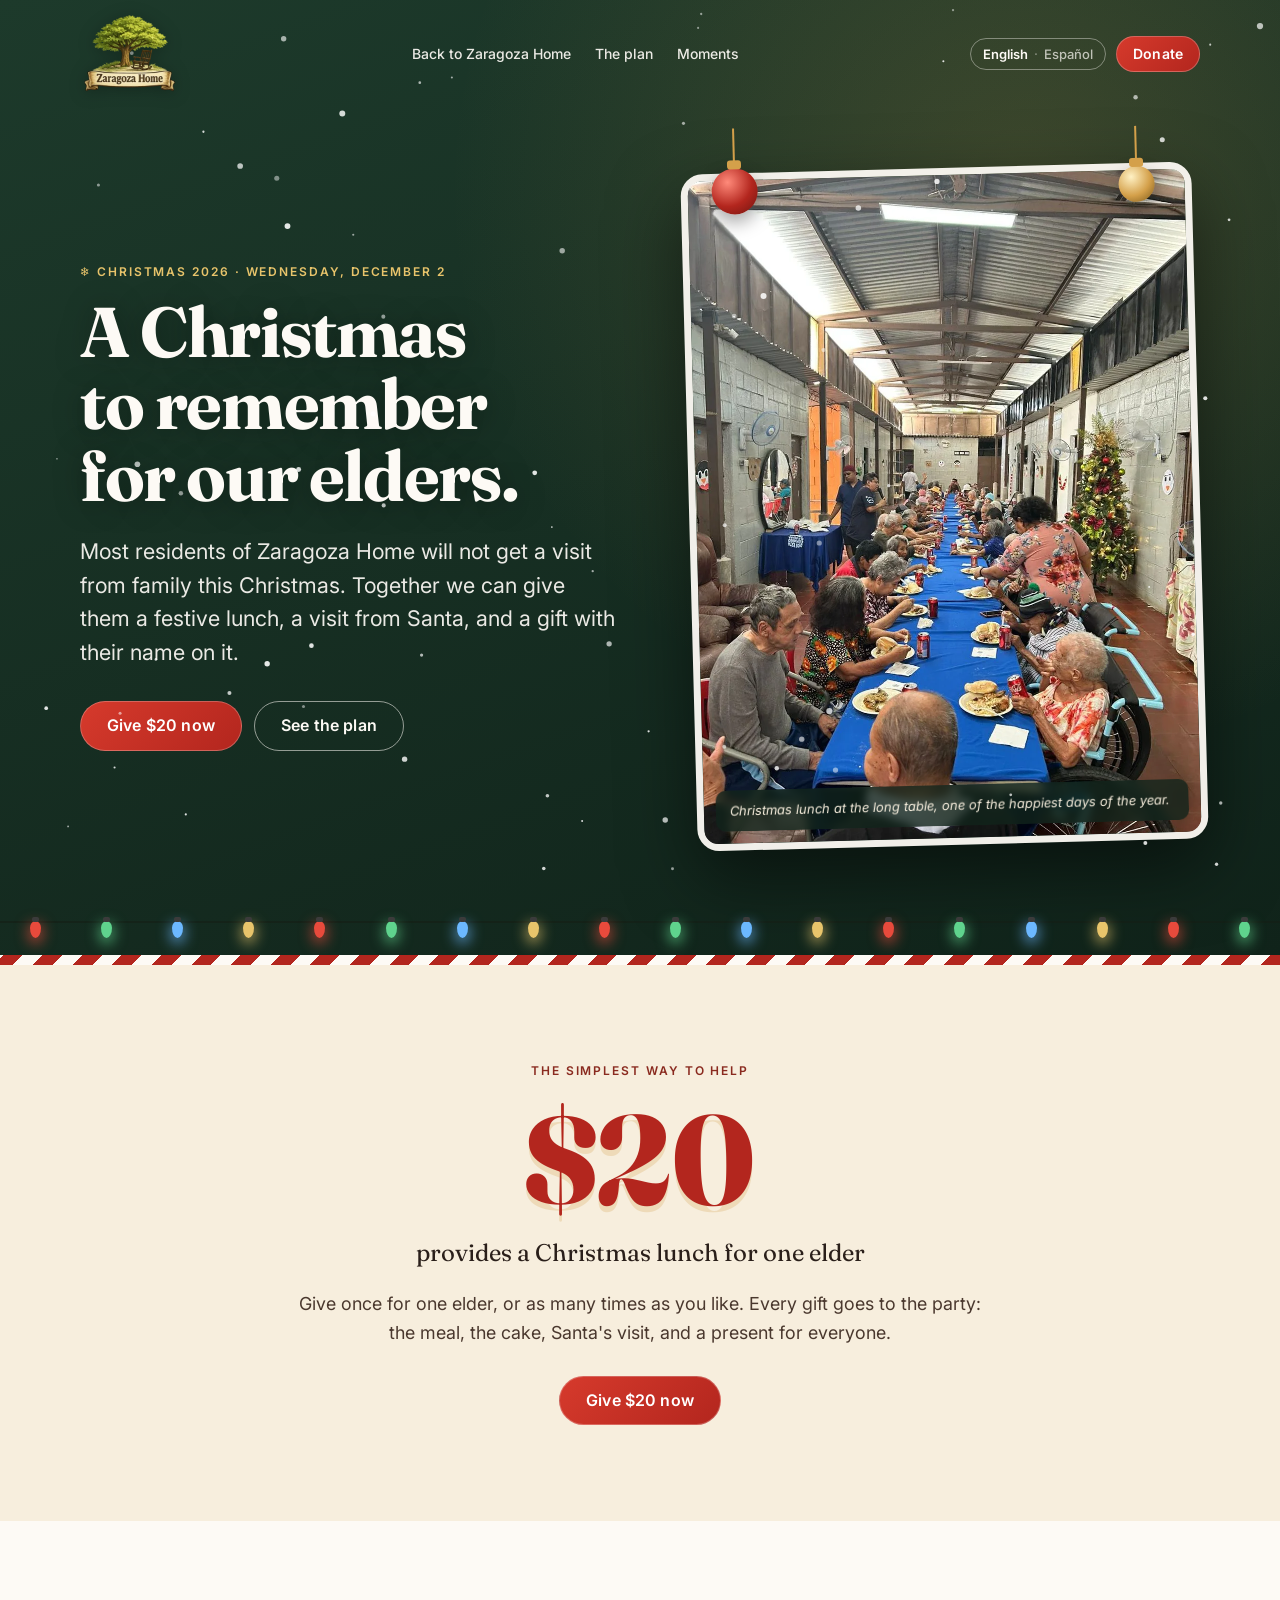
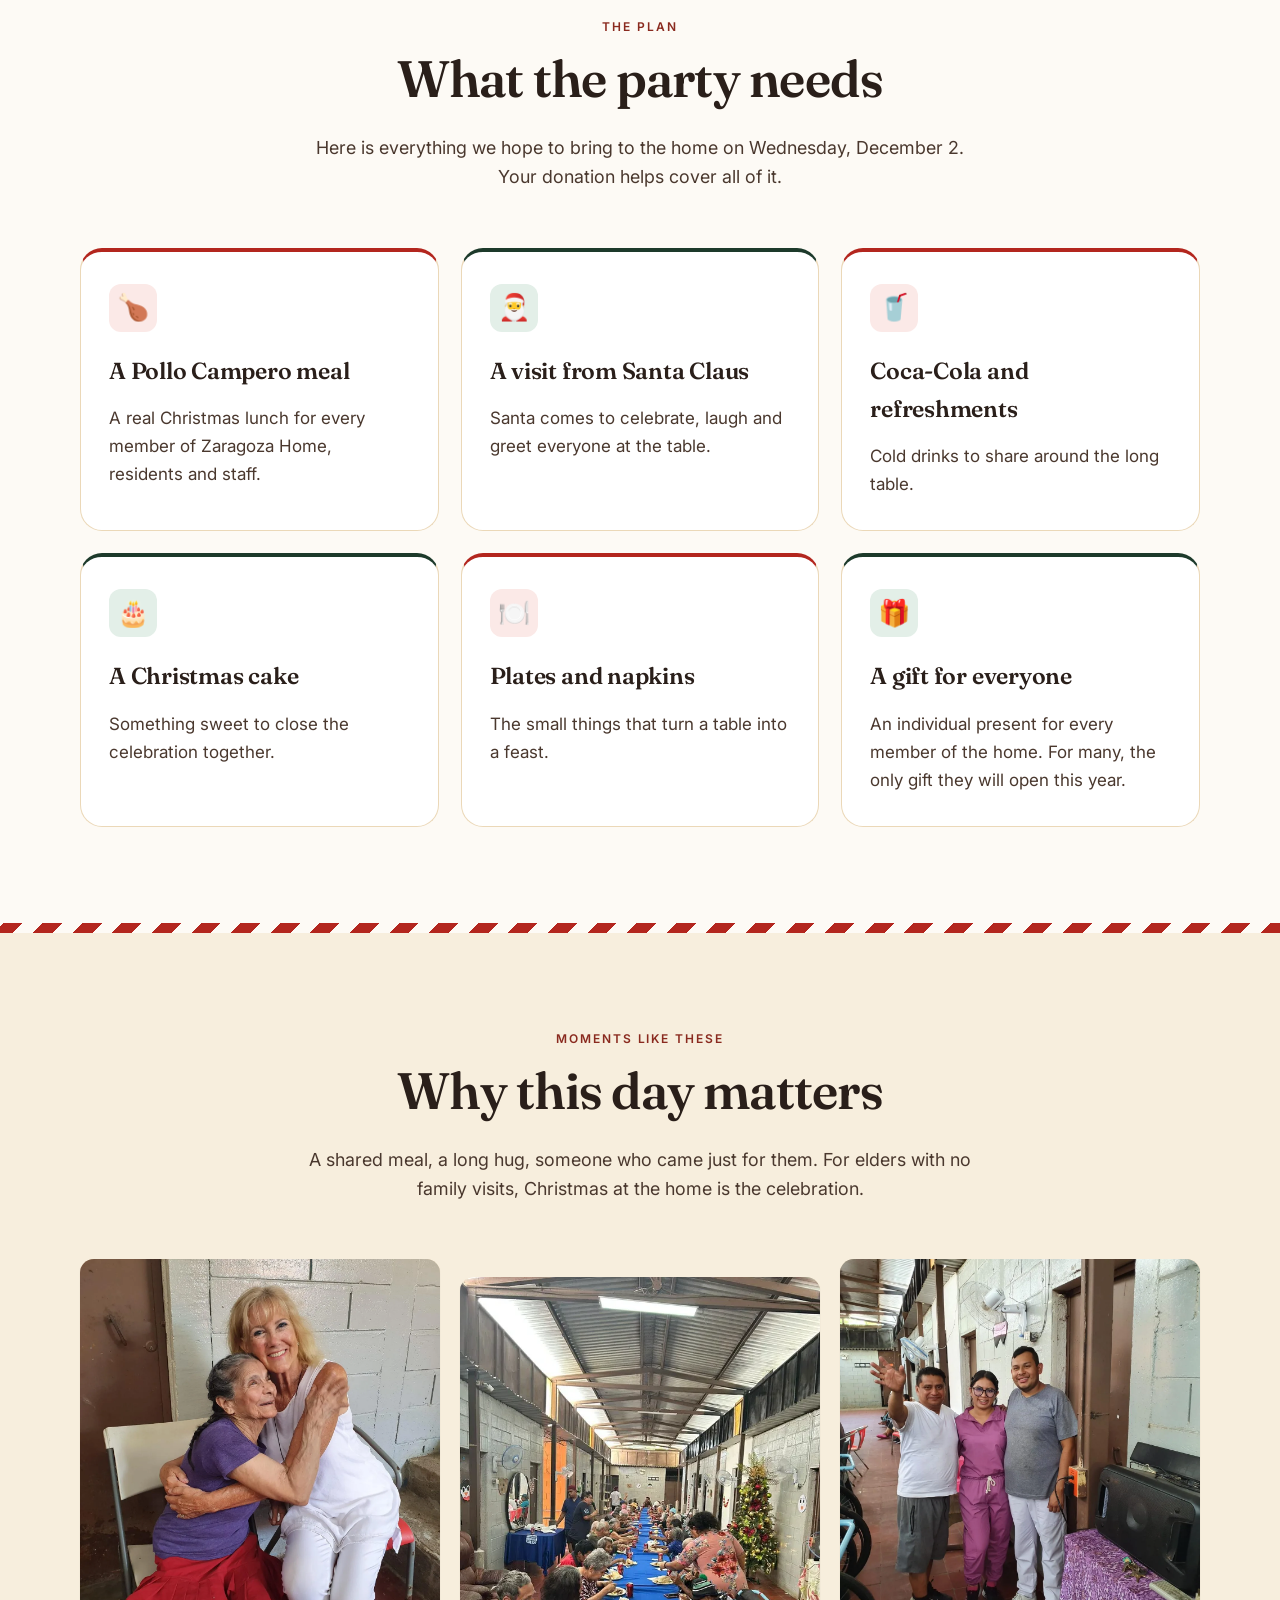
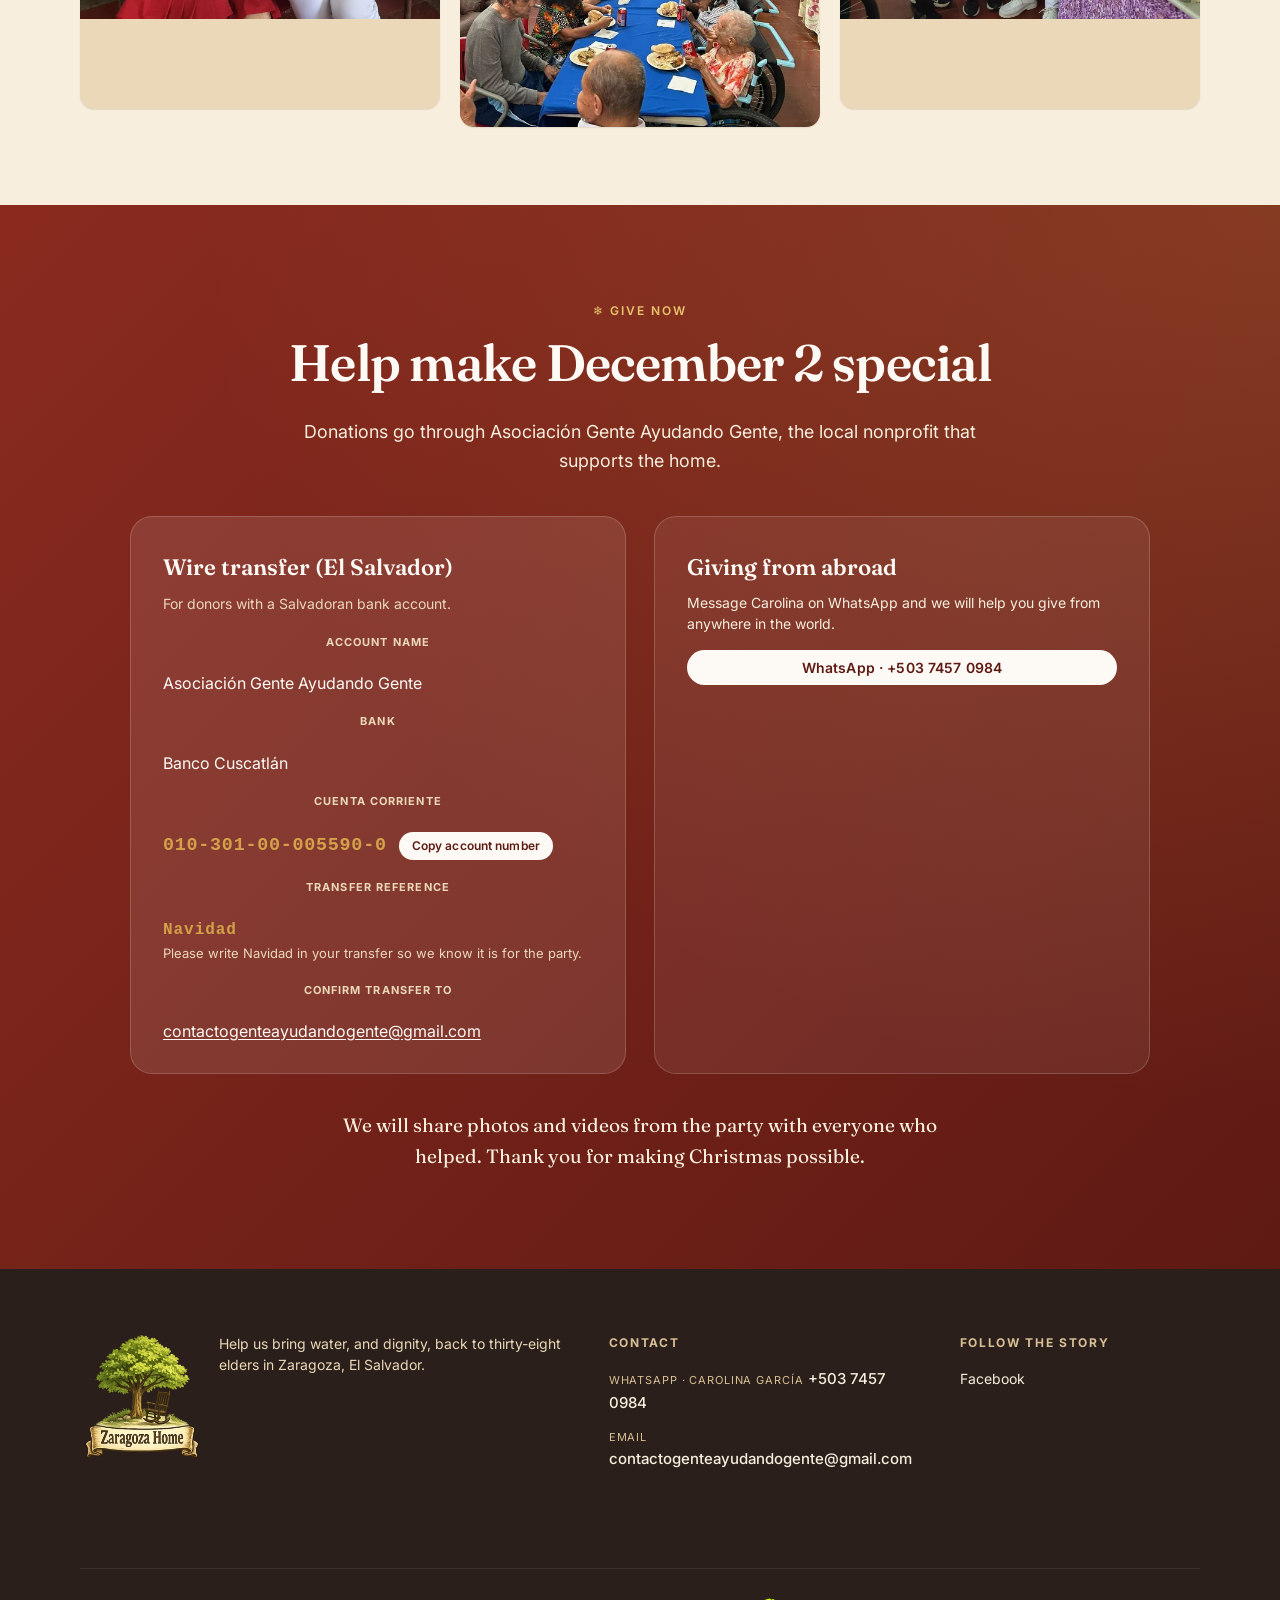
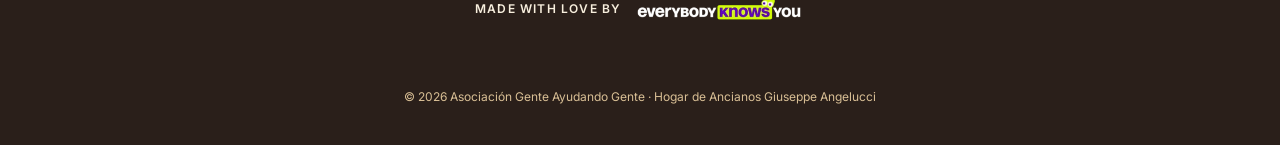
==== christmas/index.html @ 53809c5b "Christmas 2026: festive /christmas/ landing page (snow, lights, Event schema) + animated Christmas b" ====
<!doctype html>
<html lang="en">
<head>
  <meta charset="utf-8" />
  <meta name="viewport" content="width=device-width, initial-scale=1, viewport-fit=cover" />
  <meta name="theme-color" content="#1d3a2b" />

  <title data-i18n="xmas.meta_title">Christmas at Zaragoza Home</title>
  <meta name="description" data-i18n-attr="content:xmas.meta_description" content="On Wednesday, December 2, 2026, Zaragoza Home in El Salvador celebrates Christmas with its elders. $20 provides a Christmas lunch for one elder." />

  <meta property="og:title" data-i18n-attr="content:xmas.meta_title" content="Christmas at Zaragoza Home" />
  <meta property="og:description" data-i18n-attr="content:xmas.meta_description" content="$20 provides a Christmas lunch for one elder at Zaragoza Home, El Salvador." />
  <meta property="og:type" content="website" />
  <meta property="og:url" content="https://zaragozahome.org/christmas/" />
  <meta property="og:image" content="https://zaragozahome.org/img/optimized/xmas-table-og.jpg" />
  <meta name="twitter:card" content="summary_large_image" />

  <link rel="canonical" href="https://zaragozahome.org/christmas/" />
  <link rel="alternate" hreflang="en" href="https://zaragozahome.org/christmas/?lang=en" />
  <link rel="alternate" hreflang="es" href="https://zaragozahome.org/christmas/?lang=es" />
  <link rel="alternate" hreflang="x-default" href="https://zaragozahome.org/christmas/" />

  <script type="application/ld+json">
  {
    "@context": "https://schema.org",
    "@type": "Event",
    "name": "Christmas Party at Zaragoza Home",
    "alternateName": "Fiesta de Navidad en Zaragoza Home",
    "startDate": "2026-12-02",
    "eventStatus": "https://schema.org/EventScheduled",
    "eventAttendanceMode": "https://schema.org/OfflineEventAttendanceMode",
    "description": "A Christmas lunch, a visit from Santa Claus, cake and an individual gift for every member of Zaragoza Home, a nursing home for elderly residents in Zaragoza, La Libertad, El Salvador. A $20 donation provides a Christmas lunch for one elder.",
    "image": ["https://zaragozahome.org/img/optimized/xmas-table-og.jpg"],
    "url": "https://zaragozahome.org/christmas/",
    "location": {
      "@type": "Place",
      "name": "Hogar de Ancianos Giuseppe Angelucci (Zaragoza Home)",
      "address": {
        "@type": "PostalAddress",
        "streetAddress": "Calle Principal, Pasaje El Cafetal, Cantón El Barillo #8, Lotificación Las Brumas I",
        "addressLocality": "Zaragoza",
        "addressRegion": "La Libertad",
        "addressCountry": "SV"
      }
    },
    "organizer": {
      "@type": "NGO",
      "name": "Hogar de Ancianos Giuseppe Angelucci",
      "alternateName": "Zaragoza Home",
      "url": "https://zaragozahome.org"
    }
  }
  </script>

  <link rel="icon" type="image/png" sizes="32x32" href="../img/optimized/favicon-32.png" />
  <link rel="apple-touch-icon" sizes="192x192" href="../img/optimized/favicon-192.png" />
  <link rel="shortcut icon" href="../img/optimized/favicon.ico" />
  <link rel="preconnect" href="https://fonts.googleapis.com" />
  <link rel="preconnect" href="https://fonts.gstatic.com" crossorigin />
  <link href="https://fonts.googleapis.com/css2?family=Fraunces:opsz,wght@9..144,400;9..144,600;9..144,800&family=Inter:wght@400;500;600;700&display=swap" rel="stylesheet" />
  <link rel="stylesheet" href="../css/style.css?v=13" />
</head>
<body class="xmas-page" data-snow>

  <a class="skip-link" href="#main" data-i18n="a11y.skip_to_main">Skip to main content</a>

  <header class="site-header" id="site-header">
    <div class="container header-inner">
      <a class="brand" href="../" aria-label="Zaragoza Home">
        <picture class="brand-logo">
          <source srcset="../img/optimized/logo-300.webp" type="image/webp" />
          <img src="../img/optimized/logo-600.png" alt="Zaragoza Home logo" width="240" height="160" />
        </picture>
      </a>
      <nav class="primary-nav" aria-label="Primary">
        <a href="../" data-i18n="xmas.back">Back to Zaragoza Home</a>
        <a href="#plan" data-i18n="xmas.nav_plan">The plan</a>
        <a href="#moments" data-i18n="xmas.nav_moments">Moments</a>
      </nav>
      <div class="header-actions">
        <button type="button" class="lang-toggle" id="lang-toggle" aria-label="Switch language">
          <span class="lang-toggle-current" data-i18n="meta.lang_label">English</span>
          <span class="lang-toggle-sep" aria-hidden="true">·</span>
          <span class="lang-toggle-other" data-i18n="meta.lang_other">Español</span>
        </button>
        <button type="button" class="btn btn-sm btn-xmas donate-trigger" data-i18n="nav.donate">Donate</button>
      </div>
    </div>
  </header>

  <main id="main">

    <section class="xmas-hero" id="top">
      <div class="container two-col">
        <div class="two-col-text">
          <p class="eyebrow xmas-eyebrow" data-i18n="xmas.eyebrow">Christmas 2026 · Wednesday, December 2</p>
          <h1 class="hero-headline" data-i18n="xmas.headline">A Christmas to remember
for our elders.</h1>
          <p class="hero-subhead" data-i18n="xmas.subhead">Most residents of Zaragoza Home will not get a visit from family this Christmas.</p>
          <div class="hero-cta">
            <button type="button" class="btn btn-lg btn-xmas donate-trigger" data-i18n="xmas.cta_primary">Give $20 now</button>
            <a href="#plan" class="btn btn-ghost btn-lg" data-i18n="xmas.cta_secondary">See the plan</a>
          </div>
        </div>
        <figure class="xmas-hero-figure">
          <span class="xmas-ornament" aria-hidden="true"></span>
          <span class="xmas-ornament xmas-ornament--gold" aria-hidden="true"></span>
          <picture>
            <source srcset="../img/optimized/xmas-table-600.webp" media="(max-width: 720px)" type="image/webp" />
            <img src="../img/optimized/xmas-table-960.webp" alt="Residents sharing Christmas lunch at a long table next to a Christmas tree." width="960" height="1280" fetchpriority="high" />
          </picture>
          <figcaption data-i18n="xmas.photo_caption">Christmas lunch at the long table, one of the happiest days of the year.</figcaption>
        </figure>
      </div>
      <div class="xmas-lights xmas-lights--bottom" aria-hidden="true"><span></span><span></span><span></span><span></span><span></span><span></span><span></span><span></span><span></span><span></span><span></span><span></span><span></span><span></span><span></span><span></span><span></span><span></span></div>
    </section>
    <div class="xmas-stripe" aria-hidden="true"></div>

    <section class="section section-cream xmas-price" id="price">
      <div class="container">
        <p class="eyebrow" data-i18n="xmas.price_eyebrow">The simplest way to help</p>
        <span class="xmas-price-value">$20</span>
        <span class="xmas-price-label" data-i18n="xmas.price_label">provides a Christmas lunch for one elder</span>
        <p class="section-lede" data-i18n="xmas.price_body">Give once for one elder, or as many times as you like.</p>
        <button type="button" class="btn btn-lg btn-xmas donate-trigger" data-i18n="xmas.cta_primary">Give $20 now</button>
      </div>
    </section>

    <section class="section" id="plan">
      <div class="container">
        <div class="section-intro">
          <p class="eyebrow" data-i18n="xmas.needs_eyebrow">The plan</p>
          <h2 class="section-heading" data-i18n="xmas.needs_heading">What the party needs</h2>
          <p class="section-lede" data-i18n="xmas.needs_body">Here is everything we hope to bring to the home on Wednesday, December 2.</p>
        </div>
        <div class="xmas-needs">
          <article class="card xmas-need">
            <div class="card-icon" aria-hidden="true">&#127831;</div>
            <h3 class="card-title" data-i18n="xmas.need_1_title"></h3>
            <p class="card-body" data-i18n="xmas.need_1_body"></p>
          </article>
          <article class="card xmas-need">
            <div class="card-icon" aria-hidden="true">&#127877;</div>
            <h3 class="card-title" data-i18n="xmas.need_2_title"></h3>
            <p class="card-body" data-i18n="xmas.need_2_body"></p>
          </article>
          <article class="card xmas-need">
            <div class="card-icon" aria-hidden="true">&#129380;</div>
            <h3 class="card-title" data-i18n="xmas.need_3_title"></h3>
            <p class="card-body" data-i18n="xmas.need_3_body"></p>
          </article>
          <article class="card xmas-need">
            <div class="card-icon" aria-hidden="true">&#127874;</div>
            <h3 class="card-title" data-i18n="xmas.need_4_title"></h3>
            <p class="card-body" data-i18n="xmas.need_4_body"></p>
          </article>
          <article class="card xmas-need">
            <div class="card-icon" aria-hidden="true">&#127869;&#65039;</div>
            <h3 class="card-title" data-i18n="xmas.need_5_title"></h3>
            <p class="card-body" data-i18n="xmas.need_5_body"></p>
          </article>
          <article class="card xmas-need">
            <div class="card-icon" aria-hidden="true">&#127873;</div>
            <h3 class="card-title" data-i18n="xmas.need_6_title"></h3>
            <p class="card-body" data-i18n="xmas.need_6_body"></p>
          </article>
        </div>
      </div>
    </section>
    <div class="xmas-stripe" aria-hidden="true"></div>

    <section class="section section-cream" id="moments">
      <div class="container">
        <div class="section-intro">
          <p class="eyebrow" data-i18n="xmas.moments_eyebrow">Moments like these</p>
          <h2 class="section-heading" data-i18n="xmas.moments_heading">Why this day matters</h2>
          <p class="section-lede" data-i18n="xmas.moments_body">A shared meal, a long hug, someone who came just for them.</p>
        </div>
        <div class="xmas-moments" data-lightbox-group>
          <figure class="place-photo" data-lightbox-item data-full="../img/optimized/xmas-hug-1280.webp" data-alt="A resident and a visitor sharing a long hug." data-caption="">
            <picture>
              <source srcset="../img/optimized/xmas-hug-700.webp" media="(max-width: 720px)" type="image/webp" />
              <img src="../img/optimized/xmas-hug-1280.webp" alt="A resident and a visitor sharing a long hug." loading="lazy" />
            </picture>
            <figcaption data-i18n="xmas.cap_hug">A long hug between a resident and a visitor.</figcaption>
          </figure>
          <figure class="place-photo" data-lightbox-item data-full="../img/optimized/xmas-table-960.webp" data-alt="Christmas lunch at the long table." data-caption="">
            <picture>
              <img src="../img/optimized/xmas-table-600.webp" alt="Christmas lunch at the long table." loading="lazy" />
            </picture>
            <figcaption data-i18n="xmas.photo_caption">Christmas lunch at the long table.</figcaption>
          </figure>
          <figure class="place-photo" data-lightbox-item data-full="../img/optimized/xmas-team-1280.webp" data-alt="Three members of the care team smiling." data-caption="">
            <picture>
              <source srcset="../img/optimized/xmas-team-700.webp" media="(max-width: 720px)" type="image/webp" />
              <img src="../img/optimized/xmas-team-1280.webp" alt="Three members of the care team smiling." loading="lazy" />
            </picture>
            <figcaption data-i18n="xmas.cap_team">Part of the team that cares for the residents every day.</figcaption>
          </figure>
        </div>
      </div>
    </section>

    <section class="section section-accent" id="donate">
      <div class="container donate-cta-wrap">
        <p class="eyebrow eyebrow-light xmas-eyebrow" data-i18n="xmas.donate_eyebrow">Give now</p>
        <h2 class="section-heading section-heading-light" data-i18n="xmas.donate_heading">Help make December 2 special</h2>
        <p class="section-lede section-lede-light" data-i18n="xmas.donate_body">Donations go through Asociación Gente Ayudando Gente.</p>
        <div class="donate-options">
          <div class="donate-option donate-option-local">
            <h3 class="donate-option-title" data-i18n="donate_section.local_title">Wire transfer (El Salvador)</h3>
            <p class="donate-option-subtitle" data-i18n="donate_section.local_subtitle">For donors with a Salvadoran bank account.</p>
            <dl class="bank-details">
              <dt data-i18n="donate_section.local_account_name_label">Account name</dt>
              <dd>Asociación Gente Ayudando Gente</dd>
              <dt data-i18n="donate_section.local_bank_label">Bank</dt>
              <dd>Banco Cuscatlán</dd>
              <dt data-i18n="donate_section.local_account_label">Cuenta corriente</dt>
              <dd class="bank-account-row">
                <span class="bank-account-number">010-301-00-005590-0</span>
                <button type="button" class="btn btn-light btn-sm copy-account" data-copy-value="010-301-00-005590-0" data-i18n="donate_section.local_copy">Copy account number</button>
              </dd>
              <dt data-i18n="xmas.reference_label">Transfer reference</dt>
              <dd><span class="xmas-ref-value">Navidad</span><p class="xmas-ref-note" data-i18n="xmas.reference_note">Please write Navidad in your transfer so we know it is for the party.</p></dd>
              <dt data-i18n="donate_section.local_email_label">Confirm transfer to</dt>
              <dd><a href="mailto:contactogenteayudandogente@gmail.com">contactogenteayudandogente@gmail.com</a></dd>
            </dl>
          </div>
          <div class="donate-option donate-option-intl">
            <h3 class="donate-option-title" data-i18n="xmas.intl_title">Giving from abroad</h3>
            <p class="donate-option-note" data-i18n="xmas.intl_body">Message Carolina on WhatsApp and we will help you give from anywhere in the world.</p>
            <a href="https://wa.me/50374570984" target="_blank" rel="noopener" class="btn btn-light btn-sm">WhatsApp · +503 7457 0984</a>
          </div>
        </div>
        <p class="xmas-thanks" data-i18n="xmas.thanks">Thank you for making Christmas possible.</p>
      </div>
    </section>

  </main>

  <footer class="site-footer">
    <div class="container footer-inner">
      <div class="footer-brand">
        <picture class="footer-logo-big">
          <source srcset="../img/optimized/logo-600.webp" type="image/webp" />
          <img src="../img/optimized/logo-600.png" alt="Zaragoza Home" width="240" height="160" />
        </picture>
        <p class="footer-tagline" data-i18n="footer.tagline">Help us bring water, and dignity, back...</p>
      </div>
      <div class="footer-col">
        <h4 data-i18n="footer.contact_heading">Contact</h4>
        <a href="https://wa.me/50374570984" target="_blank" rel="noopener" class="footer-link-stacked">
          <span class="footer-link-label" data-i18n="footer.contact_whatsapp_label">WhatsApp · Carolina García</span>
          <span class="footer-link-value" data-i18n="footer.contact_whatsapp_value">+503 7457 0984</span>
        </a>
        <a href="mailto:contactogenteayudandogente@gmail.com" class="footer-link-stacked">
          <span class="footer-link-label" data-i18n="footer.contact_email_label">Email</span>
          <span class="footer-link-value" data-i18n="footer.contact_email_value">contactogenteayudandogente@gmail.com</span>
        </a>
      </div>
      <div class="footer-col">
        <h4 data-i18n="footer.follow_heading">Follow the story</h4>
        <a href="https://www.facebook.com/share/1CpMR7RhpE/" target="_blank" rel="noopener" data-i18n="footer.follow_facebook">Facebook</a>
      </div>
            <a class="footer-made-with-love" href="https://everybodyknowsyou.com" target="_blank" rel="noopener" data-i18n-attr="href:footer.eky_url" aria-label="Made with love by everybodyknowsyou.com">
        <span class="footer-made-with-love-text" data-i18n="footer.made_with_love">Made with love by</span>
        <picture>
          <source srcset="../img/optimized/eky-logo-300.webp" type="image/webp" />
          <img src="../img/optimized/eky-logo-600.png" alt="everybodyknowsyou.com" width="180" height="38" loading="lazy" />
        </picture>
      </a>
      <p class="footer-credits" data-i18n="footer.credits">© 2026 Asociación Gente Ayudando Gente</p>
    </div>
  </footer>

  <div class="lightbox" id="lightbox" role="dialog" aria-modal="true" hidden>
    <div class="lightbox-backdrop" data-close-lightbox></div>
    <div class="lightbox-panel" role="document">
      <button type="button" class="lightbox-close" data-close-lightbox aria-label="Close">
        <svg viewBox="0 0 24 24" width="22" height="22" aria-hidden="true"><path fill="currentColor" d="m12 10.6 5.3-5.3 1.4 1.4L13.4 12l5.3 5.3-1.4 1.4L12 13.4l-5.3 5.3-1.4-1.4L10.6 12 5.3 6.7l1.4-1.4z"/></svg>
      </button>
      <button type="button" class="lightbox-nav lightbox-nav-prev" data-lightbox-prev aria-label="Previous">
        <svg viewBox="0 0 24 24" width="24" height="24" aria-hidden="true"><path fill="currentColor" d="M14.7 5.3 8 12l6.7 6.7 1.4-1.4L10.8 12l5.3-5.3z"/></svg>
      </button>
      <button type="button" class="lightbox-nav lightbox-nav-next" data-lightbox-next aria-label="Next">
        <svg viewBox="0 0 24 24" width="24" height="24" aria-hidden="true"><path fill="currentColor" d="M9.3 5.3 8 6.7 13.3 12 8 17.3l1.4 1.4L16 12z"/></svg>
      </button>
      <img class="lightbox-img" src="" alt="" />
      <p class="lightbox-caption"></p>
    </div>
  </div>

  <script src="../js/main.js?v=13"></script>
</body>
</html>
---- css/style.css ----
/* ================================================================
   Zaragoza Home — stylesheet
   Warm, editorial, emotional. Terracotta + cream palette echoing
   the tile floors and brick walls of the home itself.
   ================================================================ */

:root {
  --c-terra-900: #5e1a13;
  --c-terra-700: #8a2a1f;
  --c-terra-500: #c95a3f;
  --c-terra-100: #f5d9c8;

  --c-cream-50:  #fdfaf5;
  --c-cream-100: #f7eedd;
  --c-cream-200: #ebd8b8;
  --c-cream-300: #d9bf95;

  --c-ink-900: #2a1f1a;
  --c-ink-700: #4a382e;
  --c-ink-500: #6b5446;
  --c-ink-300: #9d8676;

  --c-water-900: #102232;
  --c-water-700: #1e3a4a;
  --c-water-500: #386478;

  --c-gold: #d4a04a;
  --c-gold-dark: #a87a2e;

  --c-white: #ffffff;
  --c-black: #000000;

  --font-serif: 'Fraunces', 'Cormorant Garamond', Georgia, 'Times New Roman', serif;
  --font-sans:  'Inter', system-ui, -apple-system, 'Segoe UI', Roboto, Helvetica, Arial, sans-serif;

  --container: 1200px;
  --container-narrow: 880px;
  --radius-sm: 8px;
  --radius-md: 14px;
  --radius-lg: 22px;
  --radius-pill: 999px;

  --shadow-sm: 0 1px 2px rgba(42, 31, 26, 0.06), 0 1px 1px rgba(42, 31, 26, 0.04);
  --shadow-md: 0 6px 24px rgba(42, 31, 26, 0.08), 0 2px 6px rgba(42, 31, 26, 0.05);
  --shadow-lg: 0 20px 60px rgba(42, 31, 26, 0.18), 0 6px 16px rgba(42, 31, 26, 0.08);

  --transition: 200ms cubic-bezier(.2,.7,.2,1);
  --transition-slow: 420ms cubic-bezier(.2,.7,.2,1);
}

*, *::before, *::after { box-sizing: border-box; }
html { -webkit-text-size-adjust: 100%; scroll-behavior: smooth; }
body {
  margin: 0;
  font-family: var(--font-sans);
  font-size: 17px;
  line-height: 1.65;
  color: var(--c-ink-900);
  background: var(--c-cream-50);
  -webkit-font-smoothing: antialiased;
  -moz-osx-font-smoothing: grayscale;
  text-rendering: optimizeLegibility;
}
@media (prefers-reduced-motion: reduce) {
  html { scroll-behavior: auto; }
  *, *::before, *::after { transition: none !important; animation: none !important; }
}

img, picture, svg { display: block; max-width: 100%; height: auto; }
a { color: var(--c-terra-700); text-decoration: none; transition: color var(--transition); }
a:hover, a:focus-visible { color: var(--c-terra-900); }
p { margin: 0 0 1em; }

:focus-visible {
  outline: 3px solid var(--c-terra-500);
  outline-offset: 3px;
  border-radius: 4px;
}

.skip-link {
  position: absolute; left: -9999px; top: 8px;
  background: var(--c-terra-700); color: var(--c-white);
  padding: 8px 12px; border-radius: 6px; z-index: 1000;
  font-weight: 600;
}
.skip-link:focus { left: 8px; }

.container {
  width: 100%;
  max-width: var(--container);
  margin: 0 auto;
  padding: 0 24px;
}
@media (min-width: 900px) { .container { padding: 0 40px; } }

.eyebrow {
  font-family: var(--font-sans);
  font-size: 12px;
  font-weight: 600;
  letter-spacing: 0.16em;
  text-transform: uppercase;
  color: var(--c-terra-700);
  margin: 0 0 14px;
}
.eyebrow-light { color: var(--c-cream-300); }

.section-heading {
  font-family: var(--font-serif);
  font-weight: 600;
  font-size: clamp(2rem, 4.4vw, 3.2rem);
  line-height: 1.08;
  letter-spacing: -0.015em;
  color: var(--c-ink-900);
  margin: 0 0 28px;
}
.section-heading-light { color: var(--c-cream-50); }

.lede { font-size: 1.18rem; line-height: 1.55; color: var(--c-ink-700); }
.lede-light { color: var(--c-cream-100); }

.section-lede { font-size: 1.12rem; line-height: 1.6; color: var(--c-ink-700); max-width: 62ch; }
.section-lede-light { color: var(--c-cream-100); }

.btn {
  display: inline-flex;
  align-items: center;
  justify-content: center;
  gap: 8px;
  padding: 12px 20px;
  border: 1px solid transparent;
  border-radius: var(--radius-pill);
  font-family: var(--font-sans);
  font-size: 15px;
  font-weight: 600;
  letter-spacing: 0.01em;
  line-height: 1.1;
  cursor: pointer;
  transition: transform var(--transition), background var(--transition), color var(--transition), box-shadow var(--transition), border-color var(--transition);
  white-space: nowrap;
  text-decoration: none;
}
.btn-sm  { padding: 9px 16px;  font-size: 14px; }
.btn-lg  { padding: 15px 26px; font-size: 16px; }
.btn-primary {
  background: var(--c-terra-700);
  color: var(--c-cream-50);
  box-shadow: var(--shadow-sm);
}
.btn-primary:hover, .btn-primary:focus-visible {
  background: var(--c-terra-900);
  color: var(--c-cream-50);
  transform: translateY(-1px);
  box-shadow: var(--shadow-md);
}
.btn-ghost {
  background: transparent;
  color: var(--c-ink-900);
  border-color: var(--c-ink-300);
}
.btn-ghost:hover, .btn-ghost:focus-visible {
  background: var(--c-cream-100);
  color: var(--c-ink-900);
  border-color: var(--c-ink-700);
}
.btn-light {
  background: var(--c-cream-50);
  color: var(--c-terra-900);
}
.btn-light:hover, .btn-light:focus-visible {
  background: var(--c-white);
  color: var(--c-terra-900);
  transform: translateY(-1px);
  box-shadow: var(--shadow-md);
}

.site-header {
  position: sticky;
  top: 0;
  z-index: 50;
  background: rgba(253, 250, 245, 0.0);
  backdrop-filter: blur(0px);
  transition: background var(--transition), backdrop-filter var(--transition), box-shadow var(--transition);
}
.site-header.is-scrolled {
  background: rgba(253, 250, 245, 0.92);
  backdrop-filter: saturate(140%) blur(14px);
  box-shadow: 0 1px 0 rgba(42, 31, 26, 0.06);
}
.header-inner {
  display: flex;
  align-items: center;
  justify-content: space-between;
  gap: 20px;
  padding-top: 14px;
  padding-bottom: 14px;
}
.brand {
  display: inline-flex;
  align-items: center;
  gap: 10px;
  color: var(--c-cream-50);
  transition: color var(--transition);
}
.is-scrolled .brand { color: var(--c-ink-900); }
.brand-mark {
  display: inline-flex;
  align-items: center;
  justify-content: center;
  width: 36px; height: 36px;
  background: var(--c-terra-700);
  color: var(--c-cream-50);
  border-radius: 10px;
  flex: none;
}
.brand-text { display: flex; flex-direction: column; line-height: 1.1; }
.brand-title { font-family: var(--font-serif); font-weight: 600; font-size: 17px; letter-spacing: -0.005em; }
.brand-sub   { font-size: 11px; opacity: 0.8; letter-spacing: 0.06em; text-transform: uppercase; }

.primary-nav { display: none; align-items: center; gap: 24px; }
@media (min-width: 1000px) { .primary-nav { display: flex; } }
.primary-nav a {
  font-size: 14px;
  font-weight: 500;
  color: rgba(253, 250, 245, 0.92);
  transition: color var(--transition);
}
.is-scrolled .primary-nav a { color: var(--c-ink-700); }
.primary-nav a:hover { color: var(--c-white); }
.is-scrolled .primary-nav a:hover { color: var(--c-terra-700); }

.header-actions { display: flex; align-items: center; gap: 10px; }

.lang-toggle {
  display: inline-flex;
  align-items: center;
  gap: 6px;
  background: transparent;
  border: 1px solid rgba(253, 250, 245, 0.4);
  color: var(--c-cream-50);
  padding: 7px 12px;
  border-radius: var(--radius-pill);
  font-family: var(--font-sans);
  font-size: 13px;
  font-weight: 500;
  cursor: pointer;
  transition: background var(--transition), color var(--transition), border-color var(--transition);
}
.is-scrolled .lang-toggle { border-color: var(--c-ink-300); color: var(--c-ink-700); }
.lang-toggle:hover { background: rgba(253, 250, 245, 0.14); }
.is-scrolled .lang-toggle:hover { background: var(--c-cream-100); color: var(--c-ink-900); }
.lang-toggle-current { font-weight: 600; }
.lang-toggle-other { opacity: 0.7; }
.lang-toggle-sep { opacity: 0.4; }

.hero {
  position: relative;
  min-height: 88vh;
  display: flex;
  align-items: flex-end;
  color: var(--c-cream-50);
  margin-top: -68px;
  padding-top: 68px;
}
.hero-media { position: absolute; inset: 0; overflow: hidden; z-index: 0; }
.hero-media picture, .hero-media img {
  width: 100%; height: 100%; object-fit: cover; object-position: center 30%;
}
.hero-overlay {
  position: absolute; inset: 0;
  background:
    linear-gradient(180deg, rgba(20, 14, 10, 0.55) 0%, rgba(20, 14, 10, 0.25) 30%, rgba(20, 14, 10, 0.65) 75%, rgba(20, 14, 10, 0.85) 100%);
}
.hero-content {
  position: relative;
  z-index: 1;
  padding-top: 80px;
  padding-bottom: 110px;
  max-width: 880px;
}
.hero-headline {
  font-family: var(--font-serif);
  font-weight: 700;
  font-size: clamp(2.5rem, 7vw, 5.4rem);
  line-height: 1.02;
  letter-spacing: -0.02em;
  color: var(--c-cream-50);
  margin: 0 0 24px;
  white-space: pre-line;
  text-wrap: balance;
  text-shadow: 0 2px 30px rgba(0, 0, 0, 0.35);
}
.hero-subhead {
  font-size: clamp(1.05rem, 1.8vw, 1.35rem);
  line-height: 1.55;
  max-width: 62ch;
  color: rgba(253, 250, 245, 0.92);
  margin: 0 0 32px;
}
.hero-cta { display: flex; flex-wrap: wrap; gap: 12px; }
.hero-cta .btn-ghost { color: var(--c-cream-50); border-color: rgba(253, 250, 245, 0.55); }
.hero-cta .btn-ghost:hover {
  background: rgba(253, 250, 245, 0.12);
  border-color: rgba(253, 250, 245, 0.85);
  color: var(--c-white);
}
.hero-scroll {
  position: absolute;
  left: 50%;
  bottom: 22px;
  transform: translateX(-50%);
  z-index: 1;
  color: var(--c-cream-50);
  opacity: 0.8;
  width: 38px; height: 38px;
  display: flex; align-items: center; justify-content: center;
  border-radius: 50%;
  background: rgba(0,0,0,0.18);
  animation: bob 2.6s ease-in-out infinite;
}
.hero-scroll:hover { opacity: 1; color: var(--c-white); }
@keyframes bob {
  0%,100% { transform: translate(-50%, 0); }
  50%     { transform: translate(-50%, 6px); }
}

.section { padding: 96px 0; }
@media (max-width: 720px) { .section { padding: 64px 0; } }
.section-cream { background: var(--c-cream-100); }
.section-dark { background: var(--c-water-700); color: var(--c-cream-100); }
.section-dark p { color: var(--c-cream-100); }
.section-darker {
  background: linear-gradient(180deg, var(--c-water-900) 0%, #0a151f 100%);
  color: var(--c-cream-100);
}
.section-darker p { color: var(--c-cream-100); }
.section-intro-light .eyebrow { color: var(--c-cream-300); }
.section-accent {
  background:
    radial-gradient(ellipse at top right, rgba(212, 160, 74, 0.20), transparent 60%),
    linear-gradient(135deg, var(--c-terra-700) 0%, var(--c-terra-900) 100%);
  color: var(--c-cream-50);
}

.section-intro { max-width: 720px; margin: 0 auto 56px; text-align: center; }
.section-intro .eyebrow { text-align: center; }
.section-intro .section-lede { margin-left: auto; margin-right: auto; }

.two-col {
  display: grid;
  grid-template-columns: 1fr;
  gap: 48px;
  align-items: center;
}
@media (min-width: 880px) {
  .two-col { grid-template-columns: 1.05fr 1fr; gap: 72px; }
}
.two-col-text { max-width: 56ch; }
.two-col-figure {
  margin: 0;
  border-radius: var(--radius-lg);
  overflow: hidden;
  box-shadow: var(--shadow-lg);
  position: relative;
}
.two-col-figure img {
  display: block;
  width: 100%;
  aspect-ratio: 4 / 5;
  object-fit: cover;
}
.two-col-figure figcaption {
  font-size: 13px;
  font-style: italic;
  color: var(--c-ink-500);
  padding: 14px 18px;
  background: var(--c-cream-50);
}

.video-wrap { max-width: 1000px; margin: 0 auto; }
.video-player {
  position: relative;
  border-radius: var(--radius-lg);
  overflow: hidden;
  background: var(--c-ink-900);
  aspect-ratio: 16 / 9;
  box-shadow: var(--shadow-lg);
  cursor: pointer;
}
.video-poster {
  width: 100%; height: 100%; object-fit: cover;
  display: block;
  transition: transform var(--transition-slow), filter var(--transition);
}
.video-player:hover .video-poster {
  transform: scale(1.02);
  filter: brightness(0.7);
}
.video-play {
  position: absolute;
  inset: 0;
  display: flex;
  flex-direction: column;
  align-items: center;
  justify-content: center;
  gap: 14px;
  background: linear-gradient(180deg, rgba(0,0,0,0.18), rgba(0,0,0,0.45));
  border: none;
  color: var(--c-cream-50);
  cursor: pointer;
  transition: background var(--transition);
}
.video-play:hover { background: linear-gradient(180deg, rgba(0,0,0,0.12), rgba(0,0,0,0.55)); }
.video-play svg {
  width: 72px; height: 72px;
  padding: 18px;
  background: var(--c-terra-700);
  color: var(--c-cream-50);
  border-radius: 50%;
  box-shadow: 0 12px 36px rgba(0, 0, 0, 0.35);
  transition: transform var(--transition), background var(--transition);
}
.video-play:hover svg { transform: scale(1.05); background: var(--c-terra-900); }
.video-play-label {
  font-family: var(--font-sans);
  font-size: 14px;
  font-weight: 600;
  letter-spacing: 0.06em;
  text-transform: uppercase;
  padding: 6px 14px;
  background: rgba(0,0,0,0.4);
  border-radius: var(--radius-pill);
  backdrop-filter: blur(6px);
}
.video-element {
  width: 100%;
  height: 100%;
  display: block;
  background: var(--c-black);
}

.crisis-intro { max-width: 720px; margin: 0 auto 48px; text-align: center; }
.crisis-intro .eyebrow { text-align: center; }

.stats {
  display: grid;
  grid-template-columns: repeat(2, 1fr);
  gap: 16px;
  margin-bottom: 56px;
}
@media (min-width: 760px) { .stats { grid-template-columns: repeat(4, 1fr); gap: 20px; } }

.stat {
  background: rgba(253, 250, 245, 0.06);
  border: 1px solid rgba(253, 250, 245, 0.12);
  border-radius: var(--radius-md);
  padding: 28px 22px;
  text-align: left;
  transition: transform var(--transition), background var(--transition);
}
.stat:hover { transform: translateY(-3px); background: rgba(253, 250, 245, 0.10); }
.stat-value {
  display: block;
  font-family: var(--font-serif);
  font-weight: 700;
  font-size: clamp(2rem, 4vw, 2.8rem);
  line-height: 1;
  letter-spacing: -0.02em;
  color: var(--c-cream-50);
  margin-bottom: 10px;
}
.stat-label {
  display: block;
  font-size: 13px;
  line-height: 1.4;
  color: var(--c-cream-300);
  letter-spacing: 0.02em;
}
.stat-accent .stat-value { color: var(--c-gold); }

.crisis-body { max-width: 64ch; margin: 0 auto; font-size: 1.05rem; color: var(--c-cream-100); }
.crisis-body p { color: var(--c-cream-100); }
.crisis-body .lede-light { font-size: 1.18rem; margin-top: 1.4em; padding-top: 1.4em; border-top: 1px solid rgba(253, 250, 245, 0.15); }

.gallery {
  list-style: none;
  padding: 0;
  margin: 0;
  display: grid;
  grid-template-columns: repeat(2, 1fr);
  grid-auto-rows: 1fr;
  gap: 12px;
}
@media (min-width: 720px) { .gallery { grid-template-columns: repeat(3, 1fr); gap: 16px; } }
@media (min-width: 1000px) { .gallery { grid-template-columns: repeat(4, 1fr); } }

.gallery-item {
  position: relative;
  overflow: hidden;
  border-radius: var(--radius-md);
  aspect-ratio: 3 / 4;
  background: var(--c-cream-200);
  box-shadow: var(--shadow-sm);
}
.gallery-tall { aspect-ratio: 3 / 4; }
@media (min-width: 720px) {
  .gallery-tall { grid-row: span 2; aspect-ratio: 3 / 5; }
}
.gallery-item img {
  width: 100%; height: 100%; object-fit: cover;
  transition: transform var(--transition-slow);
}
.gallery-item:hover img { transform: scale(1.04); }

.cards {
  display: grid;
  grid-template-columns: 1fr;
  gap: 20px;
}
@media (min-width: 760px) { .cards { grid-template-columns: repeat(3, 1fr); gap: 24px; } }

.card {
  background: var(--c-white);
  border: 1px solid var(--c-cream-200);
  border-radius: var(--radius-lg);
  padding: 32px 28px;
  display: flex; flex-direction: column; gap: 14px;
  transition: transform var(--transition), box-shadow var(--transition), border-color var(--transition);
}
.card:hover { transform: translateY(-3px); box-shadow: var(--shadow-md); border-color: var(--c-cream-300); }
.card-icon {
  width: 48px; height: 48px;
  display: inline-flex; align-items: center; justify-content: center;
  background: var(--c-terra-100);
  color: var(--c-terra-700);
  border-radius: 12px;
  margin-bottom: 6px;
}
.card-title {
  font-family: var(--font-serif);
  font-size: 1.45rem;
  font-weight: 600;
  letter-spacing: -0.01em;
  color: var(--c-ink-900);
  margin: 0;
}
.card-body { color: var(--c-ink-700); margin: 0; flex: 1; }
.card .btn { align-self: flex-start; }

.donate-cta { max-width: 720px; margin: 0 auto; text-align: center; }
.donate-cta .eyebrow { text-align: center; }
.donate-cta .section-lede { margin: 0 auto 32px; }

.site-footer {
  background: var(--c-ink-900);
  color: var(--c-cream-100);
  padding: 64px 0 40px;
}
.site-footer a { color: var(--c-cream-100); }
.site-footer a:hover { color: var(--c-cream-50); }
.footer-inner {
  display: grid;
  grid-template-columns: 1fr;
  gap: 32px;
}
@media (min-width: 760px) {
  .footer-inner { grid-template-columns: 2fr 1fr 1fr; gap: 48px; }
}
.footer-brand { display: flex; gap: 14px; align-items: flex-start; }
.footer-brand .brand-mark { background: var(--c-terra-700); color: var(--c-cream-50); width: 32px; height: 32px; }
.footer-tagline {
  max-width: 38ch;
  font-size: 14px;
  line-height: 1.5;
  color: var(--c-cream-200);
  margin: 0;
}
.footer-col h4 {
  font-family: var(--font-sans);
  font-size: 12px;
  font-weight: 700;
  letter-spacing: 0.14em;
  text-transform: uppercase;
  color: var(--c-cream-300);
  margin: 0 0 14px;
}
.footer-col a { display: block; font-size: 14px; margin-bottom: 8px; }
.footer-credits {
  grid-column: 1 / -1;
  margin: 32px 0 0;
  padding-top: 24px;
  border-top: 1px solid rgba(253, 250, 245, 0.1);
  font-size: 12px;
  color: var(--c-cream-300);
  text-align: center;
}

.modal {
  position: fixed; inset: 0; z-index: 100;
  display: flex; align-items: center; justify-content: center;
  padding: 20px;
}
.modal[hidden] { display: none; }
.modal-backdrop {
  position: absolute; inset: 0;
  background: rgba(20, 14, 10, 0.55);
  backdrop-filter: blur(4px);
  animation: fade var(--transition) both;
}
.modal-panel {
  position: relative;
  background: var(--c-cream-50);
  border-radius: var(--radius-lg);
  padding: 36px 32px 32px;
  max-width: 560px;
  width: 100%;
  max-height: calc(100vh - 40px);
  overflow-y: auto;
  box-shadow: var(--shadow-lg);
  animation: rise var(--transition) both;
}
@keyframes fade { from { opacity: 0; } to { opacity: 1; } }
@keyframes rise { from { opacity: 0; transform: translateY(10px); } to { opacity: 1; transform: translateY(0); } }
.modal-close {
  position: absolute; top: 14px; right: 14px;
  width: 36px; height: 36px;
  background: transparent;
  border: 1px solid transparent;
  color: var(--c-ink-500);
  border-radius: 50%;
  display: inline-flex; align-items: center; justify-content: center;
  cursor: pointer;
  transition: background var(--transition), color var(--transition);
}
.modal-close:hover { background: var(--c-cream-200); color: var(--c-ink-900); }
.modal-title {
  font-family: var(--font-serif);
  font-size: 1.7rem;
  font-weight: 600;
  letter-spacing: -0.01em;
  margin: 0 0 8px;
  color: var(--c-ink-900);
}
.modal-subtitle { color: var(--c-ink-700); margin: 0 0 12px; }
.modal-note {
  background: var(--c-cream-200);
  color: var(--c-ink-700);
  padding: 10px 14px;
  border-radius: var(--radius-sm);
  font-size: 13px;
  margin: 0 0 22px;
  border-left: 3px solid var(--c-gold-dark);
}
.modal-options {
  list-style: none; padding: 0; margin: 0;
  display: flex; flex-direction: column; gap: 14px;
}
.modal-option {
  background: var(--c-white);
  border: 1px solid var(--c-cream-200);
  border-radius: var(--radius-md);
  padding: 18px 18px 16px;
  display: flex; flex-direction: column; gap: 8px;
  transition: border-color var(--transition), box-shadow var(--transition);
}
.modal-option:hover { border-color: var(--c-terra-500); box-shadow: var(--shadow-sm); }
.modal-option h4 {
  font-family: var(--font-serif);
  font-size: 1.15rem;
  font-weight: 600;
  margin: 0;
  color: var(--c-ink-900);
}
.modal-option p {
  font-size: 14px;
  margin: 0;
  color: var(--c-ink-500);
}
.modal-option .btn { align-self: flex-start; margin-top: 4px; }

body.modal-open { overflow: hidden; }

/* ---- v2 additions: crisis photo strip, team grid, donate options ---- */

.crisis-photos {
  display: grid;
  grid-template-columns: 1fr;
  gap: 18px;
  margin: 56px 0;
}
@media (min-width: 760px) {
  .crisis-photos { grid-template-columns: repeat(3, 1fr); gap: 22px; }
}
.crisis-photo {
  margin: 0;
  border-radius: var(--radius-md);
  overflow: hidden;
  background: rgba(253, 250, 245, 0.05);
}
.crisis-photo img {
  display: block;
  width: 100%;
  aspect-ratio: 3 / 2;
  object-fit: cover;
}
.crisis-photo figcaption {
  padding: 14px 18px;
  font-size: 13px;
  font-style: italic;
  color: var(--c-cream-200);
  line-height: 1.45;
  background: rgba(0,0,0,0.18);
}

.gallery-named .gallery-item { aspect-ratio: 3 / 4; }
.gallery-name {
  position: absolute;
  left: 12px;
  bottom: 12px;
  padding: 5px 12px;
  font-family: var(--font-sans);
  font-size: 13px;
  font-weight: 600;
  letter-spacing: 0.02em;
  color: var(--c-cream-50);
  background: rgba(20, 14, 10, 0.72);
  backdrop-filter: blur(4px);
  border-radius: var(--radius-pill);
  z-index: 1;
}

.team-grid {
  display: grid;
  grid-template-columns: 1fr;
  gap: 24px;
  max-width: 720px;
  margin: 0 auto;
}
@media (min-width: 720px) {
  .team-grid { grid-template-columns: repeat(2, 1fr); gap: 28px; }
}
.team-card {
  background: var(--c-white);
  border: 1px solid var(--c-cream-200);
  border-radius: var(--radius-lg);
  overflow: hidden;
  transition: transform var(--transition), box-shadow var(--transition);
}
.team-card:hover { transform: translateY(-3px); box-shadow: var(--shadow-md); }
.team-card img {
  display: block;
  width: 100%;
  aspect-ratio: 4 / 3;
  object-fit: cover;
}
.team-meta { padding: 20px 22px 22px; }
.team-name {
  font-family: var(--font-serif);
  font-size: 1.5rem;
  font-weight: 600;
  margin: 0 0 4px;
  color: var(--c-ink-900);
}
.team-role {
  font-family: var(--font-sans);
  font-size: 13px;
  font-weight: 500;
  letter-spacing: 0.06em;
  text-transform: uppercase;
  color: var(--c-terra-700);
  margin: 0;
}

.donate-cta-wrap { max-width: 880px; margin: 0 auto; text-align: center; }
.donate-cta-wrap .eyebrow { text-align: center; }
.donate-cta-wrap .section-lede { margin: 0 auto 40px; }

.donate-options {
  display: grid;
  grid-template-columns: 1fr;
  gap: 20px;
  text-align: left;
}
@media (min-width: 880px) {
  .donate-options { grid-template-columns: 1.2fr 1fr; gap: 28px; align-items: stretch; }
}
.donate-option {
  background: rgba(253, 250, 245, 0.07);
  border: 1px solid rgba(253, 250, 245, 0.18);
  border-radius: var(--radius-lg);
  padding: 28px 28px 26px;
  display: flex; flex-direction: column;
}
.donate-option-local { background: rgba(253, 250, 245, 0.10); }
.donate-option-title {
  font-family: var(--font-serif);
  font-size: 1.4rem;
  font-weight: 600;
  margin: 0 0 6px;
  color: var(--c-cream-50);
}
.donate-option-subtitle {
  font-size: 14px;
  color: var(--c-cream-200);
  margin: 0 0 18px;
}
.donate-option-note {
  font-size: 14px;
  color: var(--c-cream-100);
  margin: 0 0 16px;
  line-height: 1.5;
}
.bank-details {
  display: grid;
  grid-template-columns: minmax(120px, max-content) 1fr;
  gap: 8px 18px;
  margin: 0;
  font-size: 14px;
}
.bank-details dt {
  font-weight: 600;
  color: var(--c-cream-200);
  letter-spacing: 0.04em;
  text-transform: uppercase;
  font-size: 11px;
  align-self: center;
}
.bank-details dd {
  margin: 0;
  color: var(--c-cream-50);
  font-size: 15px;
  word-break: break-word;
}
.bank-details a { color: var(--c-cream-50); text-decoration: underline; text-underline-offset: 2px; }
.bank-account-row {
  display: flex;
  flex-wrap: wrap;
  align-items: center;
  gap: 10px;
}
.bank-account-number {
  font-family: ui-monospace, 'SF Mono', Menlo, Consolas, monospace;
  font-size: 1.05rem;
  font-weight: 600;
  letter-spacing: 0.04em;
  color: var(--c-gold);
}
.copy-account {
  font-size: 12px;
  padding: 6px 12px;
  border: 1px solid rgba(253, 250, 245, 0.4);
  transition: background var(--transition), color var(--transition), border-color var(--transition);
}
.copy-account.is-copied {
  background: var(--c-gold);
  color: var(--c-ink-900);
  border-color: var(--c-gold);
}

/* ================================================================
   v3 additions: logo, lightbox, place grid, abandoned callout
   ================================================================ */

/* Brand: replace SVG with image logo */
.brand-logo { display: block; line-height: 0; }
.brand-logo img {
  height: 48px;
  width: auto;
  filter: drop-shadow(0 2px 8px rgba(0,0,0,0.25));
  transition: filter var(--transition);
}
.is-scrolled .brand-logo img { filter: none; }
@media (max-width: 600px) {
  .brand-logo img { height: 38px; }
}

/* Footer logo */
.footer-logo img { height: 40px; width: auto; }

/* Footer stacked links */
.footer-link-stacked {
  display: flex;
  flex-direction: column;
  margin-bottom: 14px;
  text-decoration: none;
}
.footer-link-label {
  font-size: 11px;
  letter-spacing: 0.08em;
  text-transform: uppercase;
  color: var(--c-cream-300);
  margin-bottom: 2px;
}
.footer-link-value {
  font-size: 15px;
  color: var(--c-cream-100);
  font-weight: 500;
}
.footer-link-stacked:hover .footer-link-value { color: var(--c-cream-50); }

/* Card CTA stack (for Visit card with Maps + WhatsApp) */
.card-cta-stack {
  display: flex;
  flex-direction: column;
  gap: 8px;
  align-items: flex-start;
}

/* Abandoned callout — pulled-quote style */
.abandoned-callout {
  margin: 24px 0 0;
  padding: 22px 24px;
  background: var(--c-terra-100);
  border-left: 4px solid var(--c-terra-700);
  border-radius: 0 var(--radius-md) var(--radius-md) 0;
  display: flex;
  flex-direction: column;
  gap: 6px;
}
.abandoned-callout-number {
  font-family: var(--font-serif);
  font-weight: 700;
  font-size: clamp(1.6rem, 3vw, 2.1rem);
  line-height: 1;
  color: var(--c-terra-900);
  letter-spacing: -0.01em;
}
.abandoned-callout-text {
  font-family: var(--font-sans);
  font-size: 15px;
  line-height: 1.45;
  color: var(--c-ink-700);
}

/* ---- Gallery rework: photos fill, names as overlay pills ---- */
.gallery,
.gallery-named {
  list-style: none;
  padding: 0;
  margin: 0;
  display: grid;
  grid-template-columns: repeat(2, 1fr);
  gap: 12px;
}
@media (min-width: 720px) { .gallery, .gallery-named { grid-template-columns: repeat(3, 1fr); gap: 16px; } }
@media (min-width: 1000px) { .gallery, .gallery-named { grid-template-columns: repeat(4, 1fr); } }

.gallery-item,
.gallery-named .gallery-item {
  position: relative;
  overflow: hidden;
  border-radius: var(--radius-md);
  aspect-ratio: 3 / 4;
  background: var(--c-cream-200);
  box-shadow: var(--shadow-sm);
  cursor: pointer;
  margin: 0;
}
.gallery-item picture,
.gallery-item img {
  display: block;
  width: 100%;
  height: 100%;
}
.gallery-item img {
  object-fit: cover;
  transition: transform var(--transition-slow);
}
.gallery-item:hover img,
.gallery-item:focus-visible img { transform: scale(1.04); }
.gallery-item::after {
  /* subtle gradient at bottom for legibility of the name badge */
  content: '';
  position: absolute;
  left: 0; right: 0; bottom: 0;
  height: 35%;
  background: linear-gradient(180deg, transparent, rgba(0,0,0,0.55));
  pointer-events: none;
}
.gallery-name {
  position: absolute;
  left: 14px;
  bottom: 14px;
  padding: 6px 14px;
  font-family: var(--font-sans);
  font-size: 14px;
  font-weight: 600;
  letter-spacing: 0.02em;
  color: var(--c-cream-50);
  background: rgba(20, 14, 10, 0.72);
  backdrop-filter: blur(6px);
  border-radius: var(--radius-pill);
  z-index: 2;
  margin: 0;
}

/* Place grid — 6 photos, one "wide" hero on top */
.place-grid {
  display: grid;
  grid-template-columns: 1fr;
  gap: 14px;
  margin: 0 auto;
}
@media (min-width: 720px) {
  .place-grid { grid-template-columns: repeat(3, 1fr); gap: 18px; }
  .place-photo-wide { grid-column: span 3; }
}
@media (min-width: 1000px) {
  .place-grid { grid-template-columns: repeat(3, 1fr); }
  .place-photo-wide { grid-column: span 2; grid-row: span 2; }
}
.place-photo {
  position: relative;
  margin: 0;
  border-radius: var(--radius-md);
  overflow: hidden;
  background: var(--c-cream-200);
  box-shadow: var(--shadow-sm);
  cursor: pointer;
  aspect-ratio: 3 / 2;
}
.place-photo-wide { aspect-ratio: 16 / 10; }
@media (min-width: 1000px) {
  .place-photo-wide { aspect-ratio: auto; }
}
.place-photo img {
  width: 100%;
  height: 100%;
  object-fit: cover;
  transition: transform var(--transition-slow);
}
.place-photo:hover img { transform: scale(1.04); }
.place-photo figcaption {
  position: absolute;
  left: 0; right: 0; bottom: 0;
  padding: 30px 18px 14px;
  font-size: 13px;
  font-style: italic;
  color: var(--c-cream-50);
  background: linear-gradient(180deg, transparent, rgba(0,0,0,0.7));
  opacity: 0;
  transform: translateY(8px);
  transition: opacity var(--transition), transform var(--transition);
}
.place-photo:hover figcaption { opacity: 1; transform: translateY(0); }
@media (hover: none) {
  .place-photo figcaption { opacity: 1; transform: none; }
}

/* ---- Lightbox ---- */
.lightbox {
  position: fixed; inset: 0; z-index: 200;
  display: flex; align-items: center; justify-content: center;
  padding: 24px;
}
.lightbox[hidden] { display: none; }
.lightbox-backdrop {
  position: absolute; inset: 0;
  background: rgba(10, 7, 5, 0.92);
  backdrop-filter: blur(6px);
  animation: fade var(--transition) both;
}
.lightbox-panel {
  position: relative;
  width: 100%;
  max-width: 1200px;
  max-height: calc(100vh - 48px);
  display: flex;
  flex-direction: column;
  align-items: center;
  justify-content: center;
  animation: rise var(--transition) both;
}
.lightbox-img {
  display: block;
  max-width: 100%;
  max-height: calc(100vh - 120px);
  width: auto;
  height: auto;
  border-radius: var(--radius-md);
  box-shadow: 0 30px 80px rgba(0,0,0,0.5);
}
.lightbox-caption {
  margin: 14px 0 0;
  font-size: 14px;
  color: var(--c-cream-200);
  text-align: center;
  max-width: 720px;
}
.lightbox-close,
.lightbox-nav {
  position: absolute;
  width: 44px; height: 44px;
  display: flex; align-items: center; justify-content: center;
  background: rgba(253, 250, 245, 0.10);
  border: 1px solid rgba(253, 250, 245, 0.18);
  border-radius: 50%;
  color: var(--c-cream-50);
  cursor: pointer;
  transition: background var(--transition), border-color var(--transition);
}
.lightbox-close:hover,
.lightbox-nav:hover {
  background: rgba(253, 250, 245, 0.18);
  border-color: rgba(253, 250, 245, 0.4);
}
.lightbox-close { top: -12px; right: -12px; }
@media (max-width: 720px) { .lightbox-close { top: 6px; right: 6px; } }
.lightbox-nav-prev { left: -56px; top: 50%; transform: translateY(-50%); }
.lightbox-nav-next { right: -56px; top: 50%; transform: translateY(-50%); }
@media (max-width: 1280px) {
  .lightbox-nav-prev { left: 12px; }
  .lightbox-nav-next { right: 12px; }
}

body.lightbox-open { overflow: hidden; }

/* ================================================================
   v4 additions: name note, wider donate boxes, stacked bank details
   ================================================================ */

.story-name-note {
  font-size: 14px;
  font-style: italic;
  line-height: 1.55;
  color: var(--c-ink-500);
  margin: 0 0 20px;
  padding-left: 14px;
  border-left: 2px solid var(--c-cream-300);
}

/* Donate boxes — equal width, wider container, single-line account ----- */
.donate-cta-wrap { max-width: 1100px; }

.donate-options {
  display: grid;
  grid-template-columns: 1fr;
  gap: 22px;
  text-align: left;
}
@media (min-width: 800px) {
  .donate-options {
    grid-template-columns: 1fr 1fr;
    gap: 28px;
    align-items: stretch;
  }
}
.donate-option {
  padding: 32px 32px 30px;
}

/* Stack bank-details vertically so the account number gets full width */
.bank-details {
  display: flex;
  flex-direction: column;
  gap: 18px;
  margin: 0;
  font-size: 14px;
}
.bank-details dt {
  font-weight: 700;
  color: var(--c-cream-200);
  letter-spacing: 0.10em;
  text-transform: uppercase;
  font-size: 11px;
  margin: 0 0 4px;
}
.bank-details dd {
  margin: 0;
  color: var(--c-cream-50);
  font-size: 16px;
  word-break: normal;
  line-height: 1.35;
}
.bank-details dd a {
  color: var(--c-cream-50);
  text-decoration: underline;
  text-underline-offset: 2px;
  word-break: break-all;
}
.bank-account-row {
  display: flex;
  flex-wrap: wrap;
  align-items: center;
  gap: 12px;
}
.bank-account-number {
  font-family: ui-monospace, 'SF Mono', Menlo, Consolas, monospace;
  font-size: 1.15rem;
  font-weight: 600;
  letter-spacing: 0.04em;
  color: var(--c-gold);
  white-space: nowrap;
}

/* ================================================================
   v5 additions: bigger header logo, big footer logo, crisis chart
   ================================================================ */

/* Header logo larger */
.brand-logo img {
  height: 80px;
  width: auto;
}
@media (max-width: 720px) { .brand-logo img { height: 56px; } }
.is-scrolled .brand-logo img { height: 64px; transition: height var(--transition); }
@media (max-width: 720px) { .is-scrolled .brand-logo img { height: 48px; } }

/* Big footer logo */
.footer-logo-big {
  display: block;
  line-height: 0;
  margin-bottom: 14px;
}
.footer-logo-big img {
  height: 110px;
  width: auto;
  filter: brightness(1.05);
}
@media (min-width: 760px) {
  .footer-logo-big img { height: 130px; }
}

/* Crisis intro text below heading */
.crisis-intro-text {
  margin: 0 auto;
  max-width: 760px;
  color: var(--c-cream-100);
  font-size: 1.1rem;
  line-height: 1.55;
}

/* Crisis chart container */
.crisis-chart-wrap {
  margin: 56px 0 56px;
  padding: 28px 28px 20px;
  background: rgba(253, 250, 245, 0.04);
  border: 1px solid rgba(253, 250, 245, 0.10);
  border-radius: var(--radius-lg);
}
.crisis-chart-title {
  display: flex;
  flex-direction: column;
  gap: 4px;
  margin-bottom: 18px;
  text-align: center;
}
.crisis-chart-eyebrow {
  font-family: var(--font-serif);
  font-weight: 600;
  font-size: 1.35rem;
  color: var(--c-cream-50);
  letter-spacing: -0.005em;
}
.crisis-chart-sub {
  font-size: 12px;
  color: var(--c-cream-300);
  letter-spacing: 0.04em;
  text-transform: uppercase;
}
.crisis-chart {
  display: block;
  width: 100%;
  overflow-x: auto;
}
.crisis-chart-svg {
  display: block;
  width: 100%;
  height: auto;
  min-width: 640px;
  overflow: visible;
}

/* Chart SVG primitives */
.chart-grid {
  stroke: rgba(253, 250, 245, 0.08);
  stroke-width: 1;
}
.chart-axis {
  stroke: rgba(253, 250, 245, 0.22);
  stroke-width: 1;
}
.chart-y-label {
  font-family: var(--font-sans);
  font-size: 11px;
  font-weight: 500;
  fill: var(--c-cream-300);
}
.chart-year-label {
  font-family: var(--font-sans);
  font-size: 12px;
  font-weight: 600;
  letter-spacing: 0.06em;
  text-transform: uppercase;
  fill: var(--c-cream-200);
}
.chart-year-rule {
  stroke: rgba(253, 250, 245, 0.25);
  stroke-width: 1;
}
.chart-fairmax-line {
  stroke: rgba(98, 178, 145, 0.55);
  stroke-width: 1.2;
  stroke-dasharray: 5 4;
}
.chart-fairmax-label {
  font-family: var(--font-sans);
  font-size: 11px;
  font-weight: 500;
  fill: rgba(140, 210, 175, 0.85);
}
.chart-bar {
  transform: scaleY(0);
  transform-origin: bottom;
  animation: barRise 700ms cubic-bezier(.2,.7,.2,1) forwards;
}
.chart-bar-before { fill: #5fb392; }
.chart-bar-spike  { fill: #d4a04a; }
.chart-bar-after  { fill: #c95a3f; }
.chart-bar:hover { filter: brightness(1.15); }
.chart-bar-value {
  font-family: var(--font-sans);
  font-size: 10px;
  font-weight: 600;
  fill: var(--c-cream-100);
}
.chart-anno-text {
  font-family: var(--font-serif);
  font-size: 13px;
  font-weight: 600;
  fill: var(--c-gold);
}
.chart-anno-date {
  font-family: var(--font-sans);
  font-size: 10px;
  font-weight: 500;
  letter-spacing: 0.08em;
  text-transform: uppercase;
  fill: var(--c-cream-300);
}
.chart-anno-arrow {
  fill: none;
  stroke: var(--c-gold);
  stroke-width: 1.5;
}
.chart-anno-arrow-head {
  fill: var(--c-gold);
}
@keyframes barRise {
  from { transform: scaleY(0); }
  to   { transform: scaleY(1); }
}
@media (prefers-reduced-motion: reduce) {
  .chart-bar { animation: none; transform: scaleY(1); }
}

/* Chart legend */
.crisis-chart-legend {
  display: flex;
  flex-wrap: wrap;
  justify-content: center;
  gap: 20px;
  margin-top: 16px;
  font-size: 13px;
  color: var(--c-cream-200);
}
.legend-item { display: inline-flex; align-items: center; gap: 8px; }
.legend-swatch {
  display: inline-block;
  width: 14px;
  height: 14px;
  border-radius: 3px;
}
.swatch-before { background: #5fb392; }
.swatch-after  { background: #c95a3f; }

/* ---- v5.1: chart polish + fair-max note ---- */

.chart-bar-value-before {
  fill: #8fdab4;
  font-weight: 700;
}
.chart-anno-text-before {
  fill: #8fdab4;
  font-style: italic;
}
.chart-anno-arrow-before {
  stroke: #8fdab4;
}
.chart-anno-arrow-head-before {
  fill: #8fdab4;
}

.crisis-chart-note {
  margin: 14px auto 0;
  max-width: 760px;
  text-align: center;
  font-size: 12px;
  font-style: italic;
  color: var(--c-cream-300);
  line-height: 1.45;
}


/* ---- v6.1: crisis update banner ---- */
.crisis-update {
  margin-top: 28px;
  padding: 16px 20px;
  background: rgba(95, 179, 146, 0.12);
  border: 1px solid rgba(95, 179, 146, 0.35);
  border-left: 4px solid #5fb392;
  border-radius: var(--radius-md);
  font-size: 15px;
  line-height: 1.5;
  color: var(--c-cream-100);
}

/* ---- v9: Made with love by EKY ---- */
.footer-made-with-love {
  grid-column: 1 / -1;
  display: flex;
  align-items: center;
  justify-content: center;
  gap: 12px;
  margin-top: 40px;
  padding-top: 24px;
  border-top: 1px solid rgba(253, 250, 245, 0.08);
  text-decoration: none;
  color: var(--c-cream-300);
  transition: color var(--transition), transform var(--transition);
}
.footer-made-with-love:hover {
  color: var(--c-cream-100);
  transform: translateY(-1px);
}
.footer-made-with-love-text {
  font-size: 12px;
  letter-spacing: 0.10em;
  text-transform: uppercase;
  font-weight: 600;
}
.footer-made-with-love picture,
.footer-made-with-love img {
  display: block;
  height: 32px;
  width: auto;
}
@media (max-width: 600px) {
  .footer-made-with-love { flex-direction: column; gap: 6px; }
  .footer-made-with-love img { height: 28px; }
}
/* Push the © credits below the EKY line */
.footer-credits { grid-column: 1 / -1; margin-top: 14px; padding-top: 0; border-top: none; }

/* ================================================================
   Christmas 2026: homepage band + /christmas/ page
   ================================================================ */
:root {
  --xmas-green: #1d3a2b;
  --xmas-green-deep: #10231a;
  --xmas-red: #b3261e;
}

/* Snow */
.snow-canvas { position: absolute; inset: 0; pointer-events: none; z-index: 1; }
.snow-canvas--fixed { position: fixed; z-index: 45; }

/* Twinkling string lights */
.xmas-lights {
  position: absolute; left: 0; right: 0; top: 0; height: 34px;
  display: flex; justify-content: space-around; align-items: flex-start;
  pointer-events: none; z-index: 2;
  background: radial-gradient(ellipse 60% 22px at 50% 0, transparent 70%, rgba(0,0,0,0) 71%);
}
.xmas-lights::before {
  content: ''; position: absolute; left: 0; right: 0; top: 6px; height: 2px;
  background: rgba(20, 30, 20, 0.55);
}
.xmas-lights span {
  position: relative; top: 6px; width: 11px; height: 17px;
  border-radius: 50% 50% 50% 50% / 40% 40% 60% 60%;
  background: #e8c46b; box-shadow: 0 4px 14px 2px rgba(232,196,107,0.7);
  animation: twinkle 1.8s ease-in-out infinite;
}
.xmas-lights span::before {
  content: ''; position: absolute; top: -4px; left: 2px; width: 7px; height: 5px;
  background: #3b3b3b; border-radius: 2px;
}
.xmas-lights span:nth-child(4n+1) { background: #e84a3c; box-shadow: 0 4px 14px 2px rgba(232,74,60,0.7); animation-delay: .2s; }
.xmas-lights span:nth-child(4n+2) { background: #5fd38d; box-shadow: 0 4px 14px 2px rgba(95,211,141,0.7); animation-delay: .7s; }
.xmas-lights span:nth-child(4n+3) { background: #6cb8ff; box-shadow: 0 4px 14px 2px rgba(108,184,255,0.7); animation-delay: 1.1s; }
.xmas-lights--bottom { top: auto; bottom: 6px; }
@keyframes twinkle { 0%,100% { opacity: 1; } 50% { opacity: .35; box-shadow: none; } }

/* Candy-cane divider */
.xmas-stripe {
  height: 10px;
  background: repeating-linear-gradient(-45deg, var(--xmas-red) 0 14px, var(--c-cream-50) 14px 28px);
}

/* Glowing, shining Christmas button */
.btn-xmas {
  position: relative; overflow: hidden;
  background: linear-gradient(135deg, #d63a2c, var(--xmas-red));
  color: #fff; border: 1px solid rgba(255,255,255,0.25);
  animation: xmasGlow 2.4s ease-in-out infinite;
}
.btn-xmas:hover, .btn-xmas:focus-visible { color: #fff; transform: translateY(-2px) scale(1.02); }
.btn-xmas::after {
  content: ''; position: absolute; top: 0; left: -60%; width: 40%; height: 100%;
  background: linear-gradient(120deg, transparent, rgba(255,255,255,0.55), transparent);
  transform: skewX(-20deg); animation: shine 3.2s ease-in-out infinite;
}
@keyframes xmasGlow {
  0%,100% { box-shadow: 0 0 0 0 rgba(212,160,74,0.0), 0 6px 18px rgba(0,0,0,0.25); }
  50%     { box-shadow: 0 0 0 6px rgba(212,160,74,0.28), 0 6px 22px rgba(0,0,0,0.3); }
}
@keyframes shine { 0% { left: -60%; } 55%,100% { left: 130%; } }

/* Swinging ornament */
.xmas-ornament {
  position: absolute; width: 46px; height: 46px; border-radius: 50%;
  background: radial-gradient(circle at 35% 30%, #ff8a7a, var(--xmas-red) 55%, #6e140f);
  box-shadow: 0 8px 18px rgba(0,0,0,0.35);
  transform-origin: 50% -40px; animation: swing 3s ease-in-out infinite; z-index: 3;
}
.xmas-ornament::before {
  content: ''; position: absolute; left: 50%; top: -40px; width: 2px; height: 34px;
  background: #d4a04a; transform: translateX(-50%);
}
.xmas-ornament::after {
  content: ''; position: absolute; left: 50%; top: -8px; width: 14px; height: 9px;
  background: #d4a04a; border-radius: 3px; transform: translateX(-50%);
}
.xmas-ornament--gold { background: radial-gradient(circle at 35% 30%, #fff1c4, #d4a04a 55%, #7a5718); animation-delay: -1.2s; }
@keyframes swing { 0%,100% { transform: rotate(7deg); } 50% { transform: rotate(-7deg); } }

.xmas-eyebrow { color: #e8c46b; }
.xmas-eyebrow::before { content: '\2744\FE0E  '; }

/* ---------- Homepage band ---------- */
.xmas-band {
  position: relative; overflow: hidden;
  padding: 96px 0 90px;
  background:
    radial-gradient(circle at 85% 15%, rgba(212,160,74,0.18), transparent 45%),
    linear-gradient(160deg, var(--xmas-green), var(--xmas-green-deep));
  color: var(--c-cream-50);
}
.xmas-band-inner {
  position: relative; z-index: 2;
  display: grid; grid-template-columns: 1fr; gap: 44px; align-items: center;
}
@media (min-width: 880px) { .xmas-band-inner { grid-template-columns: 1.15fr 0.85fr; gap: 64px; } }
.xmas-band .section-heading { margin-bottom: 18px; }
.xmas-band-cta { display: flex; flex-wrap: wrap; align-items: center; gap: 16px; margin-top: 26px; }
.xmas-price-chip {
  display: inline-flex; align-items: center; gap: 8px;
  padding: 9px 16px; border-radius: var(--radius-pill);
  border: 1px dashed rgba(232,196,107,0.6); color: var(--c-cream-100); font-size: 14px;
}
.xmas-price-chip strong { color: #e8c46b; font-family: var(--font-serif); font-size: 1.25rem; }
.xmas-band-photo {
  position: relative; display: block; border-radius: var(--radius-lg);
  border: 6px solid rgba(253,250,245,0.92); box-shadow: 0 24px 60px rgba(0,0,0,0.45);
  transform: rotate(2deg); transition: transform var(--transition-slow);
}
.xmas-band-photo:hover { transform: rotate(0deg) scale(1.02); }
.xmas-band-photo img { display: block; width: 100%; aspect-ratio: 4 / 4.4; object-fit: cover; border-radius: 14px; }
.xmas-band-photo .xmas-ornament { top: -6px; right: 22px; }
.xmas-band-photo .xmas-ornament--gold { right: auto; left: 26px; top: 10px; width: 34px; height: 34px; }

/* ---------- /christmas/ page ---------- */
.xmas-hero {
  position: relative; overflow: hidden;
  margin-top: -110px; padding: 170px 0 110px;
  background:
    radial-gradient(circle at 80% 20%, rgba(212,160,74,0.2), transparent 45%),
    linear-gradient(160deg, var(--xmas-green), var(--xmas-green-deep));
  color: var(--c-cream-50);
}
.xmas-hero .two-col { position: relative; z-index: 2; }
.xmas-hero .hero-headline { font-size: clamp(2.3rem, 5.6vw, 4.4rem); }
.xmas-hero .hero-cta .btn-ghost { color: var(--c-cream-50); border-color: rgba(253,250,245,0.55); }
.xmas-hero .hero-cta .btn-ghost:hover { background: rgba(253,250,245,0.12); color: #fff; }
.xmas-hero-figure {
  position: relative; margin: 0; border-radius: var(--radius-lg);
  border: 7px solid rgba(253,250,245,0.95); box-shadow: 0 28px 70px rgba(0,0,0,0.5);
  transform: rotate(-1.5deg);
}
.xmas-hero-figure img { display: block; width: 100%; aspect-ratio: 3 / 4; object-fit: cover; border-radius: 14px; }
.xmas-hero-figure figcaption {
  position: absolute; left: 12px; right: 12px; bottom: 12px; padding: 10px 14px;
  background: rgba(16,35,26,0.78); backdrop-filter: blur(4px); border-radius: 10px;
  font-size: 13px; font-style: italic; color: var(--c-cream-100);
}
.xmas-hero-figure .xmas-ornament { top: -12px; left: 24px; }
.xmas-hero-figure .xmas-ornament--gold { left: auto; right: 30px; top: -4px; width: 36px; height: 36px; }

.xmas-page .site-header.is-scrolled .brand-logo img { filter: none; }

.xmas-price { text-align: center; }
.xmas-price-value {
  display: block; font-family: var(--font-serif); font-weight: 800;
  font-size: clamp(4.5rem, 12vw, 8rem); line-height: 1; color: var(--xmas-red);
  text-shadow: 0 6px 0 rgba(212,160,74,0.25);
}
.xmas-price-label { display: block; margin: 10px 0 18px; font-family: var(--font-serif); font-size: 1.5rem; color: var(--c-ink-900); }
.xmas-price .section-lede { margin: 0 auto 28px; }

.xmas-needs { display: grid; grid-template-columns: 1fr; gap: 18px; }
@media (min-width: 680px) { .xmas-needs { grid-template-columns: repeat(2, 1fr); } }
@media (min-width: 1000px) { .xmas-needs { grid-template-columns: repeat(3, 1fr); gap: 22px; } }
.xmas-need { border-top: 4px solid var(--xmas-red); }
.xmas-need:nth-child(even) { border-top-color: var(--xmas-green); }
.xmas-need .card-icon { font-size: 26px; background: #fbe9e7; }
.xmas-need:nth-child(even) .card-icon { background: #e3efe8; }

.xmas-moments { display: grid; grid-template-columns: 1fr; gap: 16px; }
@media (min-width: 760px) { .xmas-moments { grid-template-columns: repeat(3, 1fr); gap: 20px; } }
.xmas-moments .place-photo { aspect-ratio: 4 / 5; }
.xmas-moments .place-photo:nth-child(2) { transform: translateY(18px); }

.xmas-ref-value {
  font-family: ui-monospace, 'SF Mono', Menlo, Consolas, monospace;
  font-weight: 700; color: var(--c-gold); letter-spacing: 0.06em;
}
.xmas-ref-note { font-size: 13px; color: var(--c-cream-200); margin: 4px 0 0; }
.xmas-thanks {
  max-width: 640px; margin: 36px auto 0; text-align: center;
  font-family: var(--font-serif); font-size: 1.2rem; color: var(--c-cream-100);
}

@media (prefers-reduced-motion: reduce) {
  .xmas-lights span, .btn-xmas, .btn-xmas::after, .xmas-ornament { animation: none !important; }
}
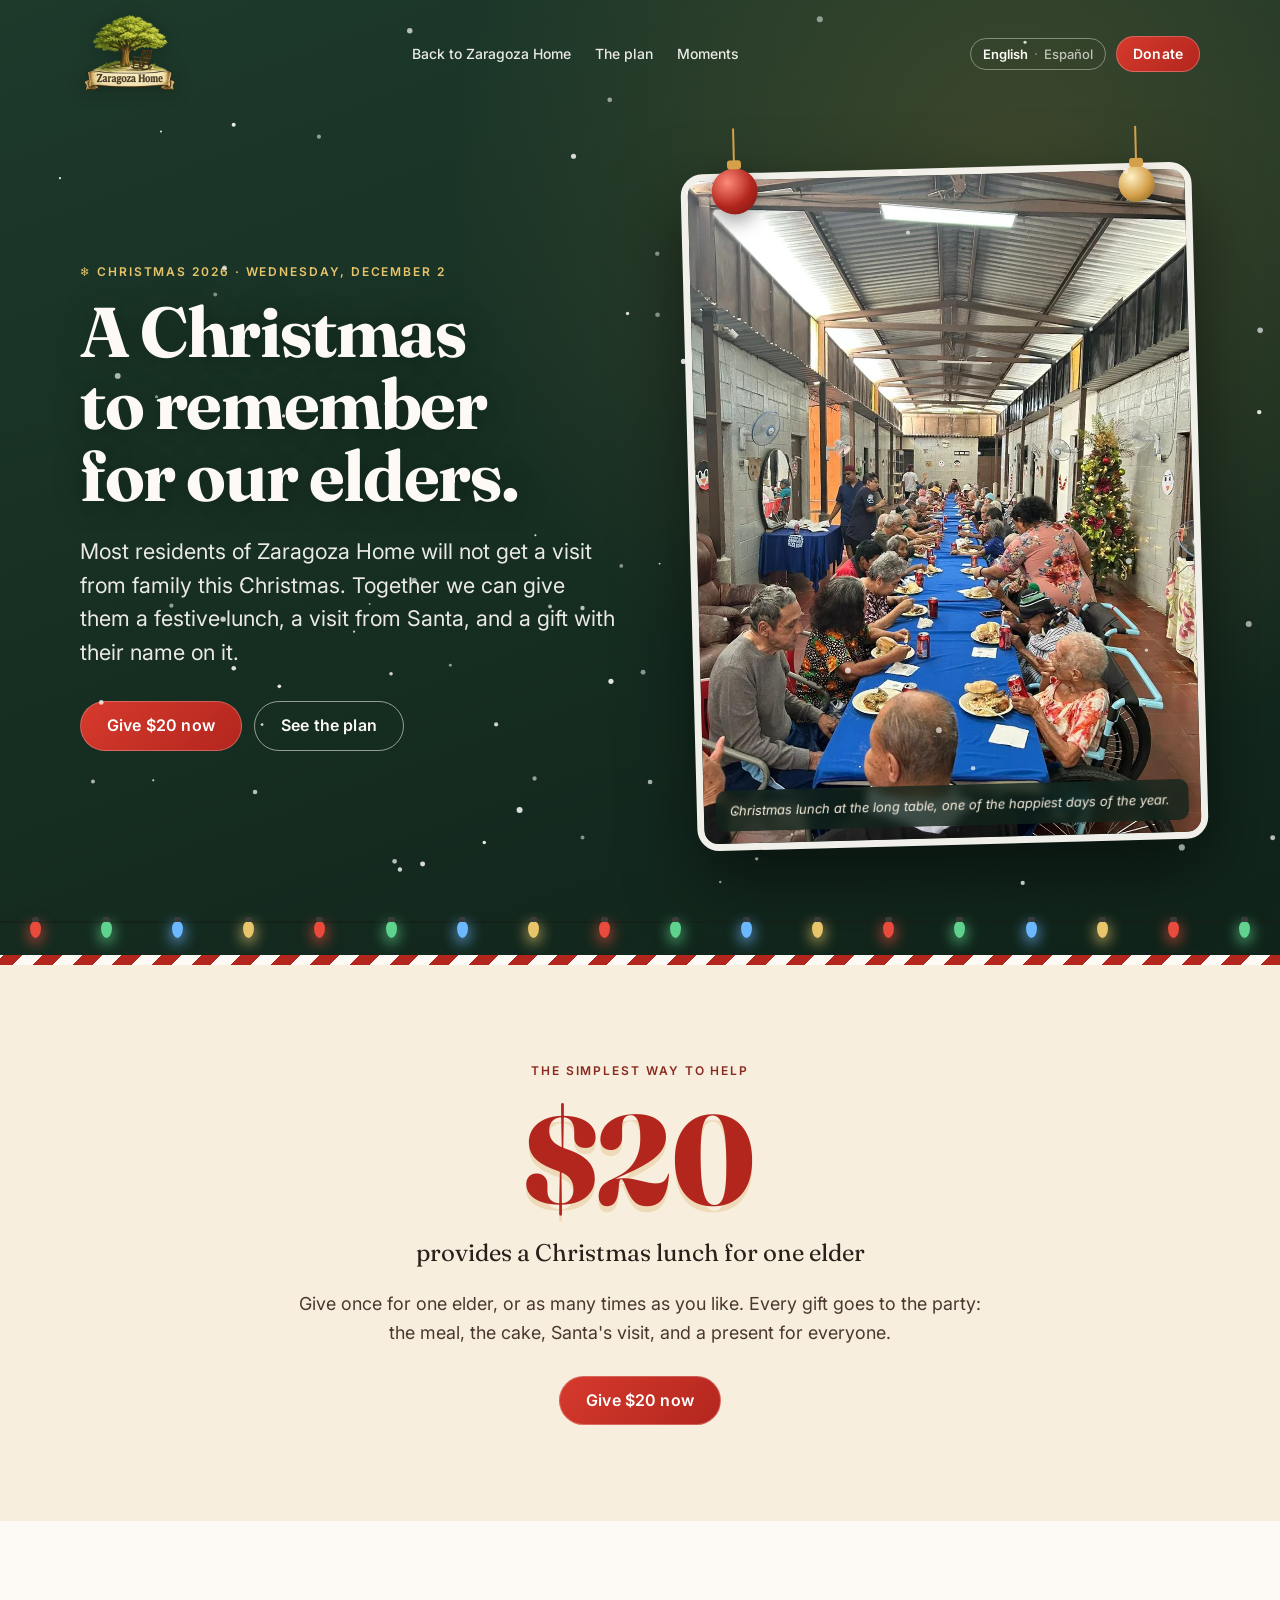
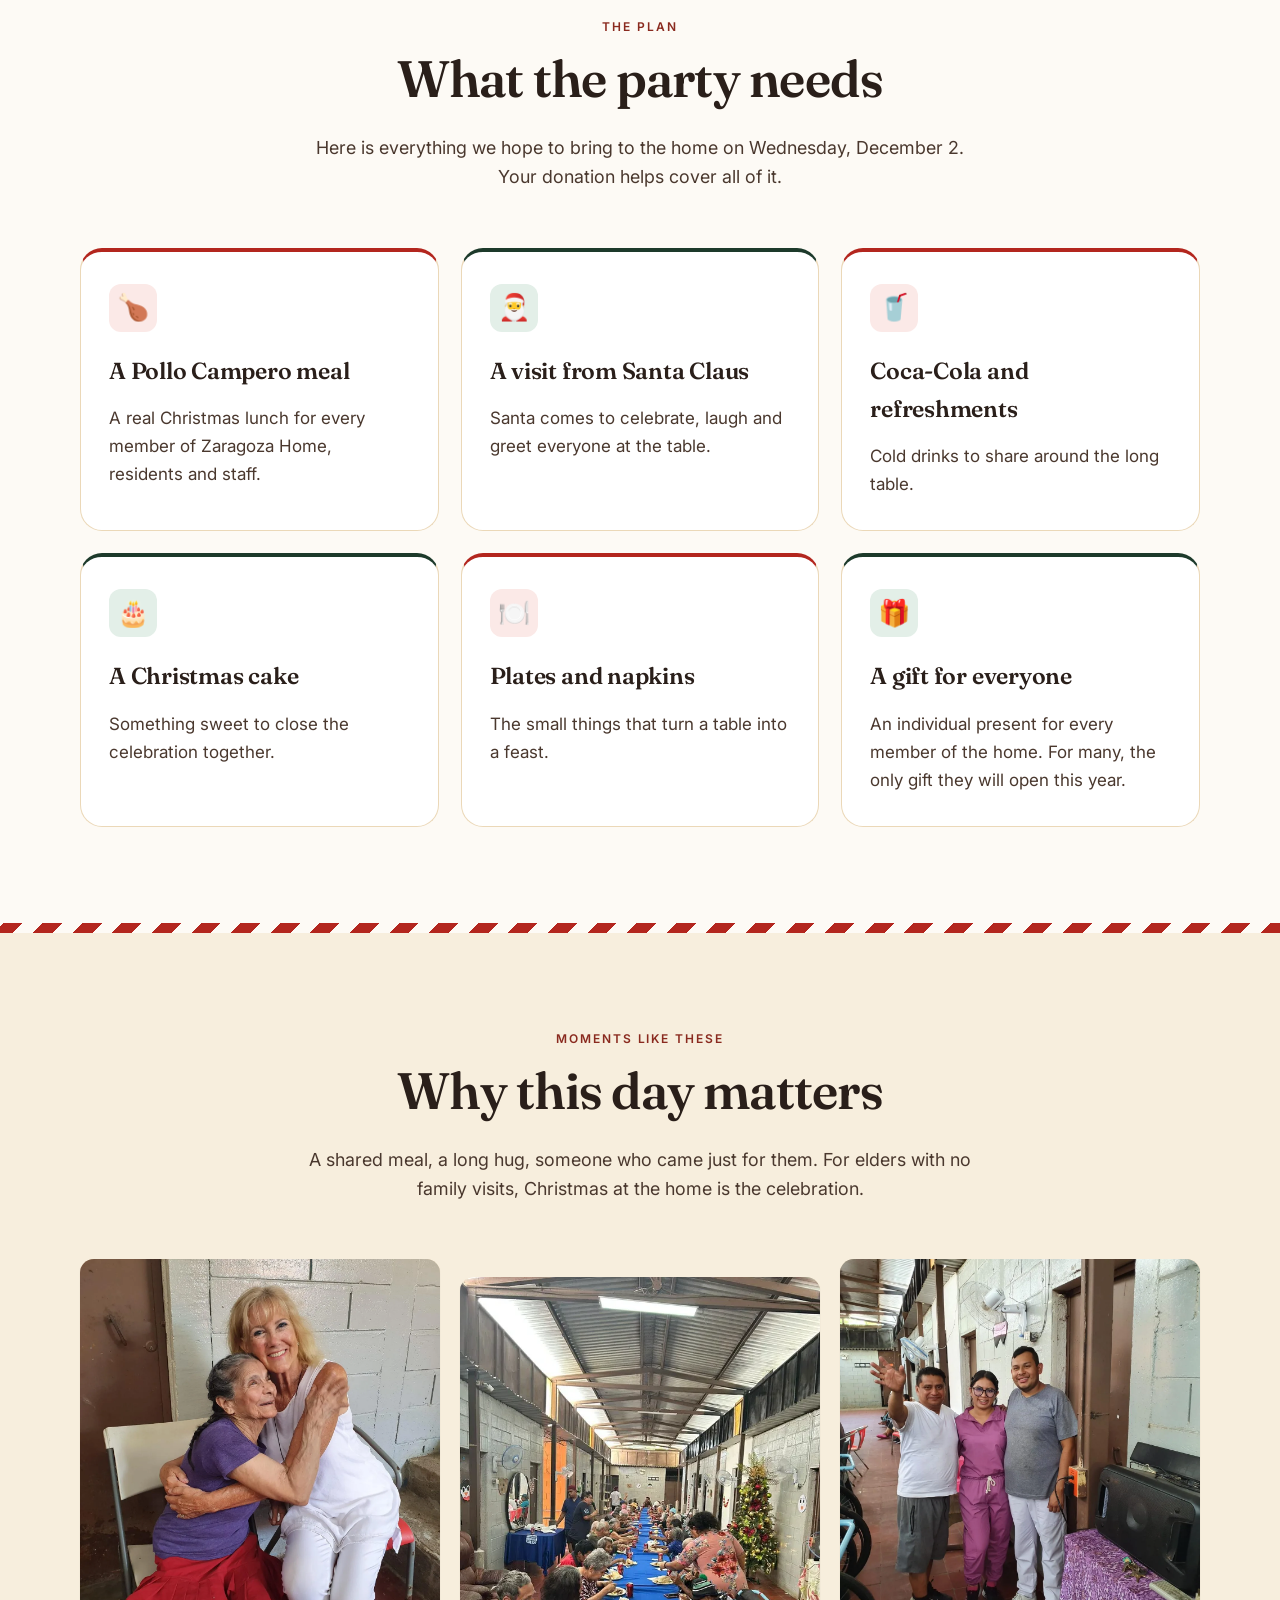
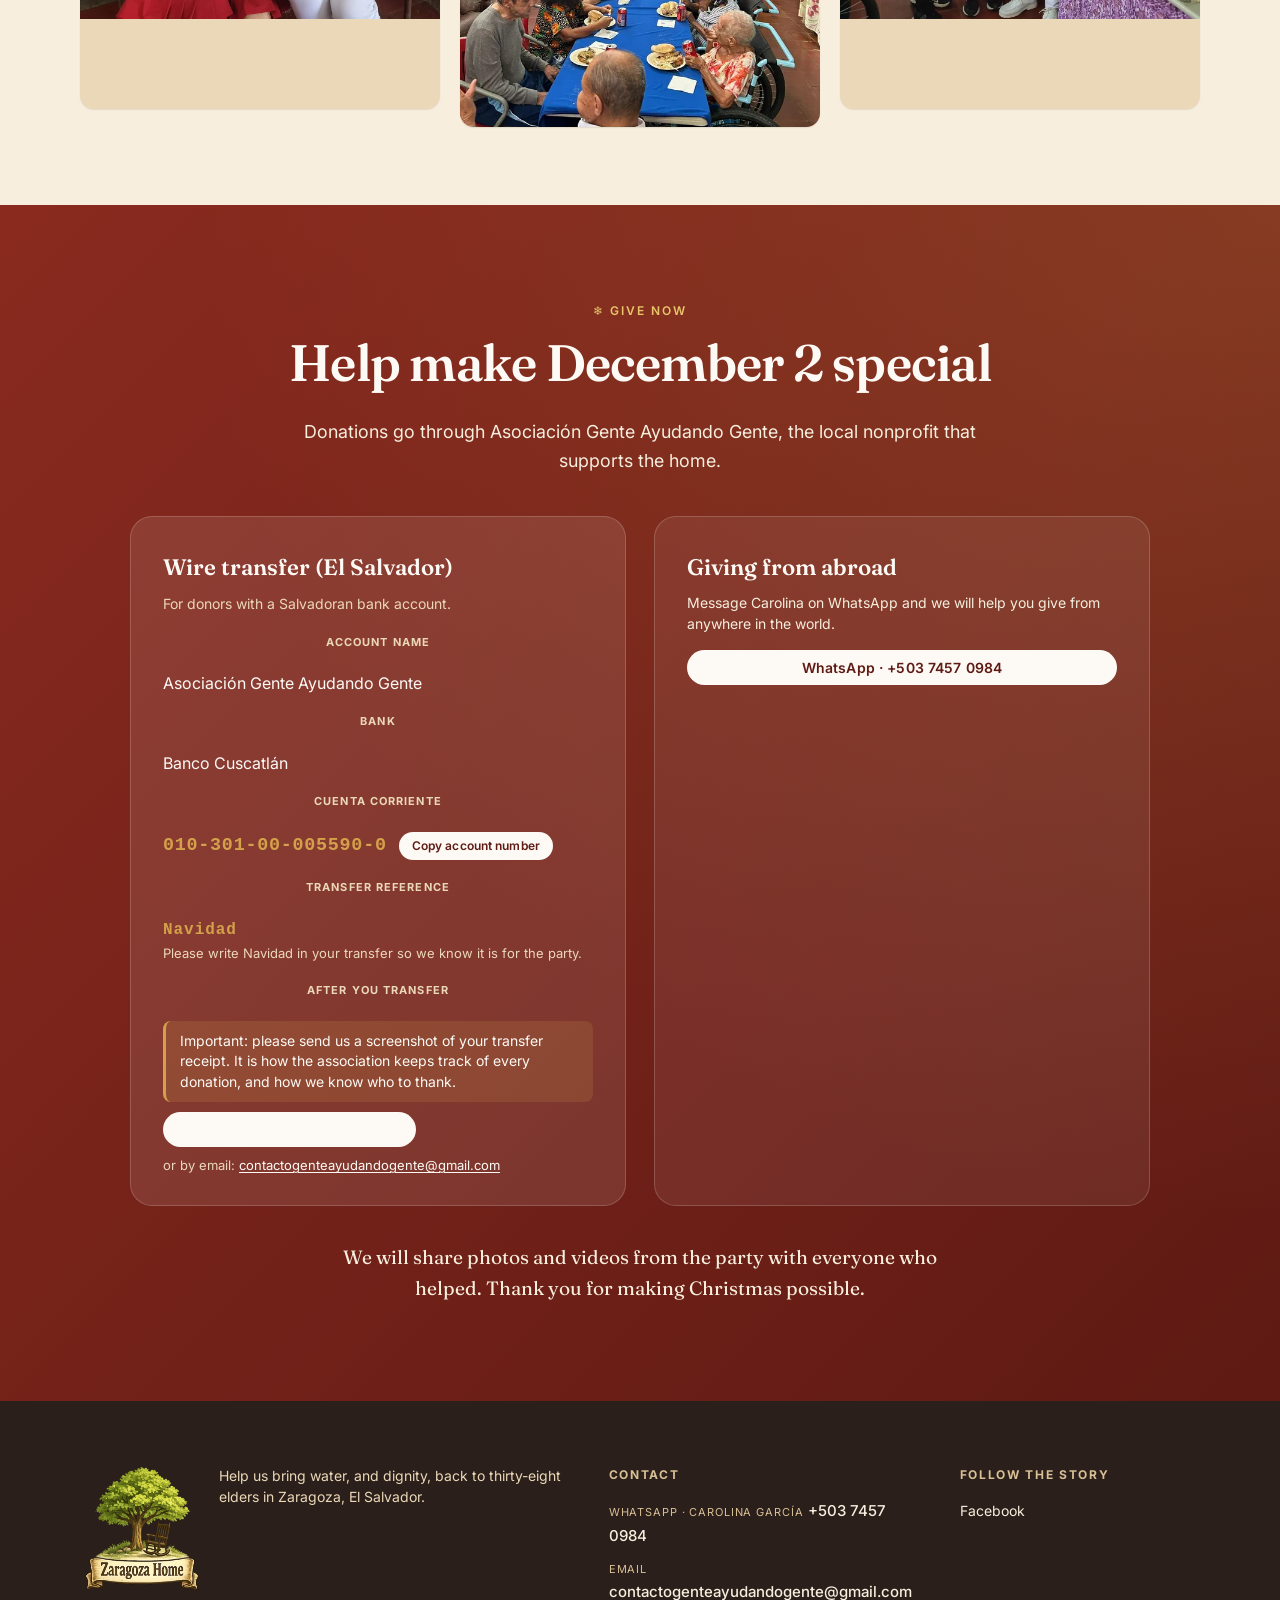
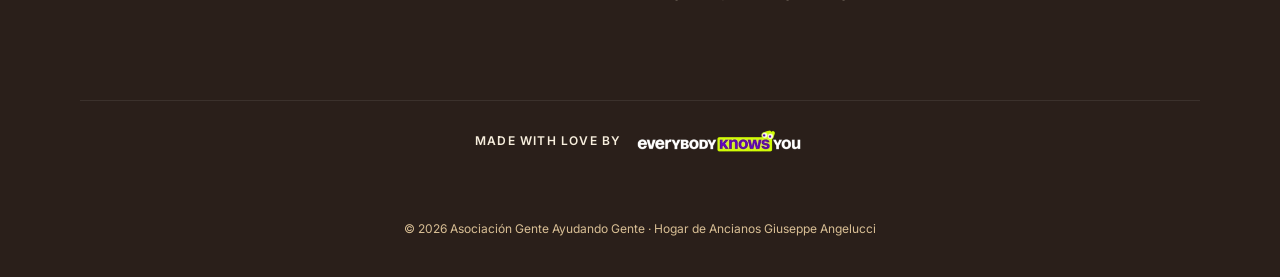
==== commit b6a5b40c: "Donate boxes: ask donors to send a screenshot of their transfer receipt (WhatsApp button with prefil" ====
--- a/christmas/index.html
+++ b/christmas/index.html
@@ -58,7 +58,7 @@
   <link rel="preconnect" href="https://fonts.googleapis.com" />
   <link rel="preconnect" href="https://fonts.gstatic.com" crossorigin />
   <link href="https://fonts.googleapis.com/css2?family=Fraunces:opsz,wght@9..144,400;9..144,600;9..144,800&family=Inter:wght@400;500;600;700&display=swap" rel="stylesheet" />
-  <link rel="stylesheet" href="../css/style.css?v=13" />
+  <link rel="stylesheet" href="../css/style.css?v=14" />
 </head>
 <body class="xmas-page" data-snow>
 
@@ -222,8 +222,12 @@
               </dd>
               <dt data-i18n="xmas.reference_label">Transfer reference</dt>
               <dd><span class="xmas-ref-value">Navidad</span><p class="xmas-ref-note" data-i18n="xmas.reference_note">Please write Navidad in your transfer so we know it is for the party.</p></dd>
-              <dt data-i18n="donate_section.local_email_label">Confirm transfer to</dt>
-              <dd><a href="mailto:contactogenteayudandogente@gmail.com">contactogenteayudandogente@gmail.com</a></dd>
+              <dt data-i18n="donate_section.receipt_label">After you transfer</dt>
+              <dd class="receipt-step">
+                <p class="receipt-note" data-i18n="donate_section.receipt_note">Important: please send us a screenshot of your transfer receipt.</p>
+                <a class="btn btn-light btn-sm receipt-btn" href="https://wa.me/50374570984?text=Hi%21%20I%20just%20made%20a%20donation%20for%20the%20Zaragoza%20Home%20Christmas%20party%20%28Navidad%29.%20Here%20is%20the%20screenshot%20of%20my%20transfer%20receipt%3A" data-i18n-attr="href:xmas.receipt_href" target="_blank" rel="noopener"><span data-i18n="donate_section.receipt_btn">Send screenshot on WhatsApp</span></a>
+                <p class="receipt-alt"><span data-i18n="donate_section.receipt_or">or by email:</span> <a href="mailto:contactogenteayudandogente@gmail.com">contactogenteayudandogente@gmail.com</a></p>
+              </dd>
             </dl>
           </div>
           <div class="donate-option donate-option-intl">
@@ -290,6 +294,6 @@
     </div>
   </div>
 
-  <script src="../js/main.js?v=13"></script>
+  <script src="../js/main.js?v=14"></script>
 </body>
 </html>
--- a/css/style.css
+++ b/css/style.css
@@ -1633,3 +1633,13 @@
 @media (prefers-reduced-motion: reduce) {
   .xmas-lights span, .btn-xmas, .btn-xmas::after, .xmas-ornament { animation: none !important; }
 }
+
+/* ---- Receipt / screenshot step in donate boxes ---- */
+.receipt-step { display: flex; flex-direction: column; align-items: flex-start; gap: 10px; }
+.receipt-note {
+  margin: 0; padding: 10px 14px; border-radius: var(--radius-sm);
+  background: rgba(212,160,74,0.16); border-left: 3px solid var(--c-gold);
+  font-size: 14px; line-height: 1.45; color: var(--c-cream-50);
+}
+.receipt-alt { margin: 0; font-size: 13px; color: var(--c-cream-200); }
+.receipt-alt a { color: var(--c-cream-50); text-decoration: underline; text-underline-offset: 2px; word-break: break-all; }
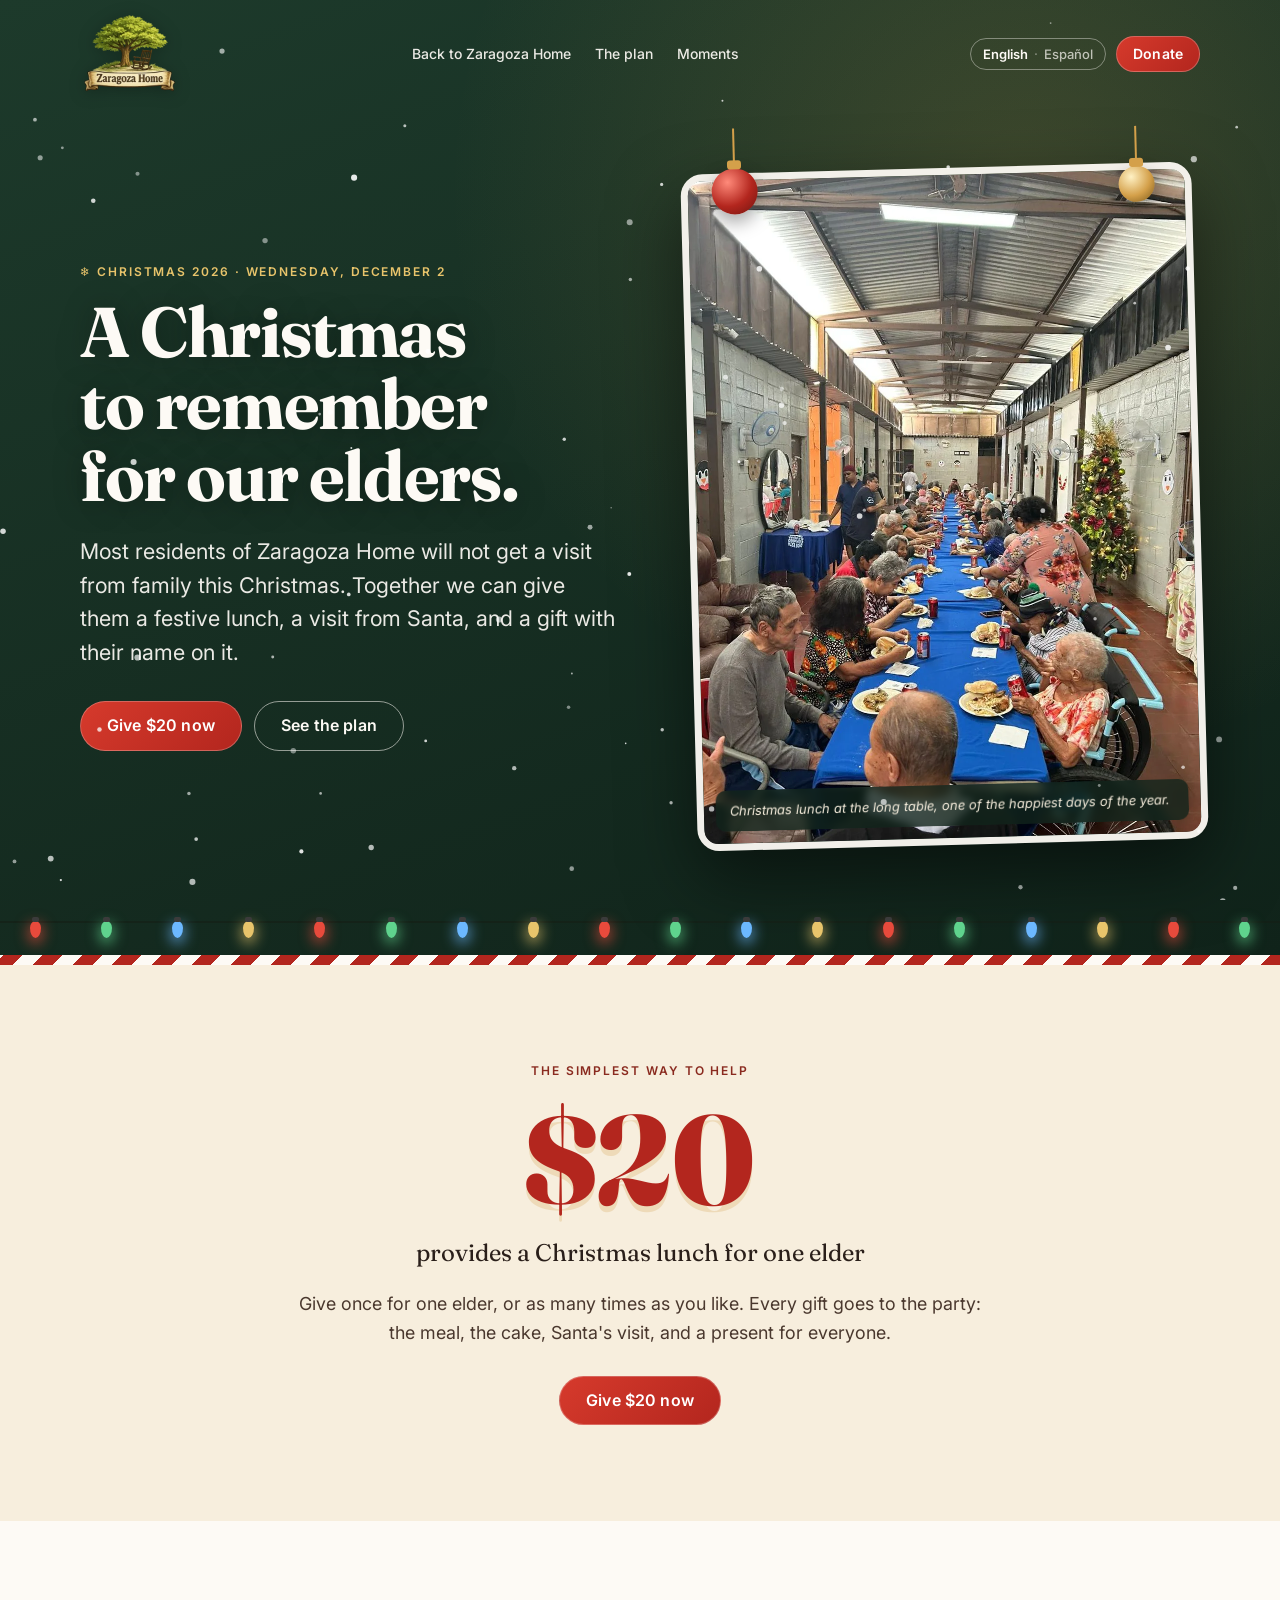
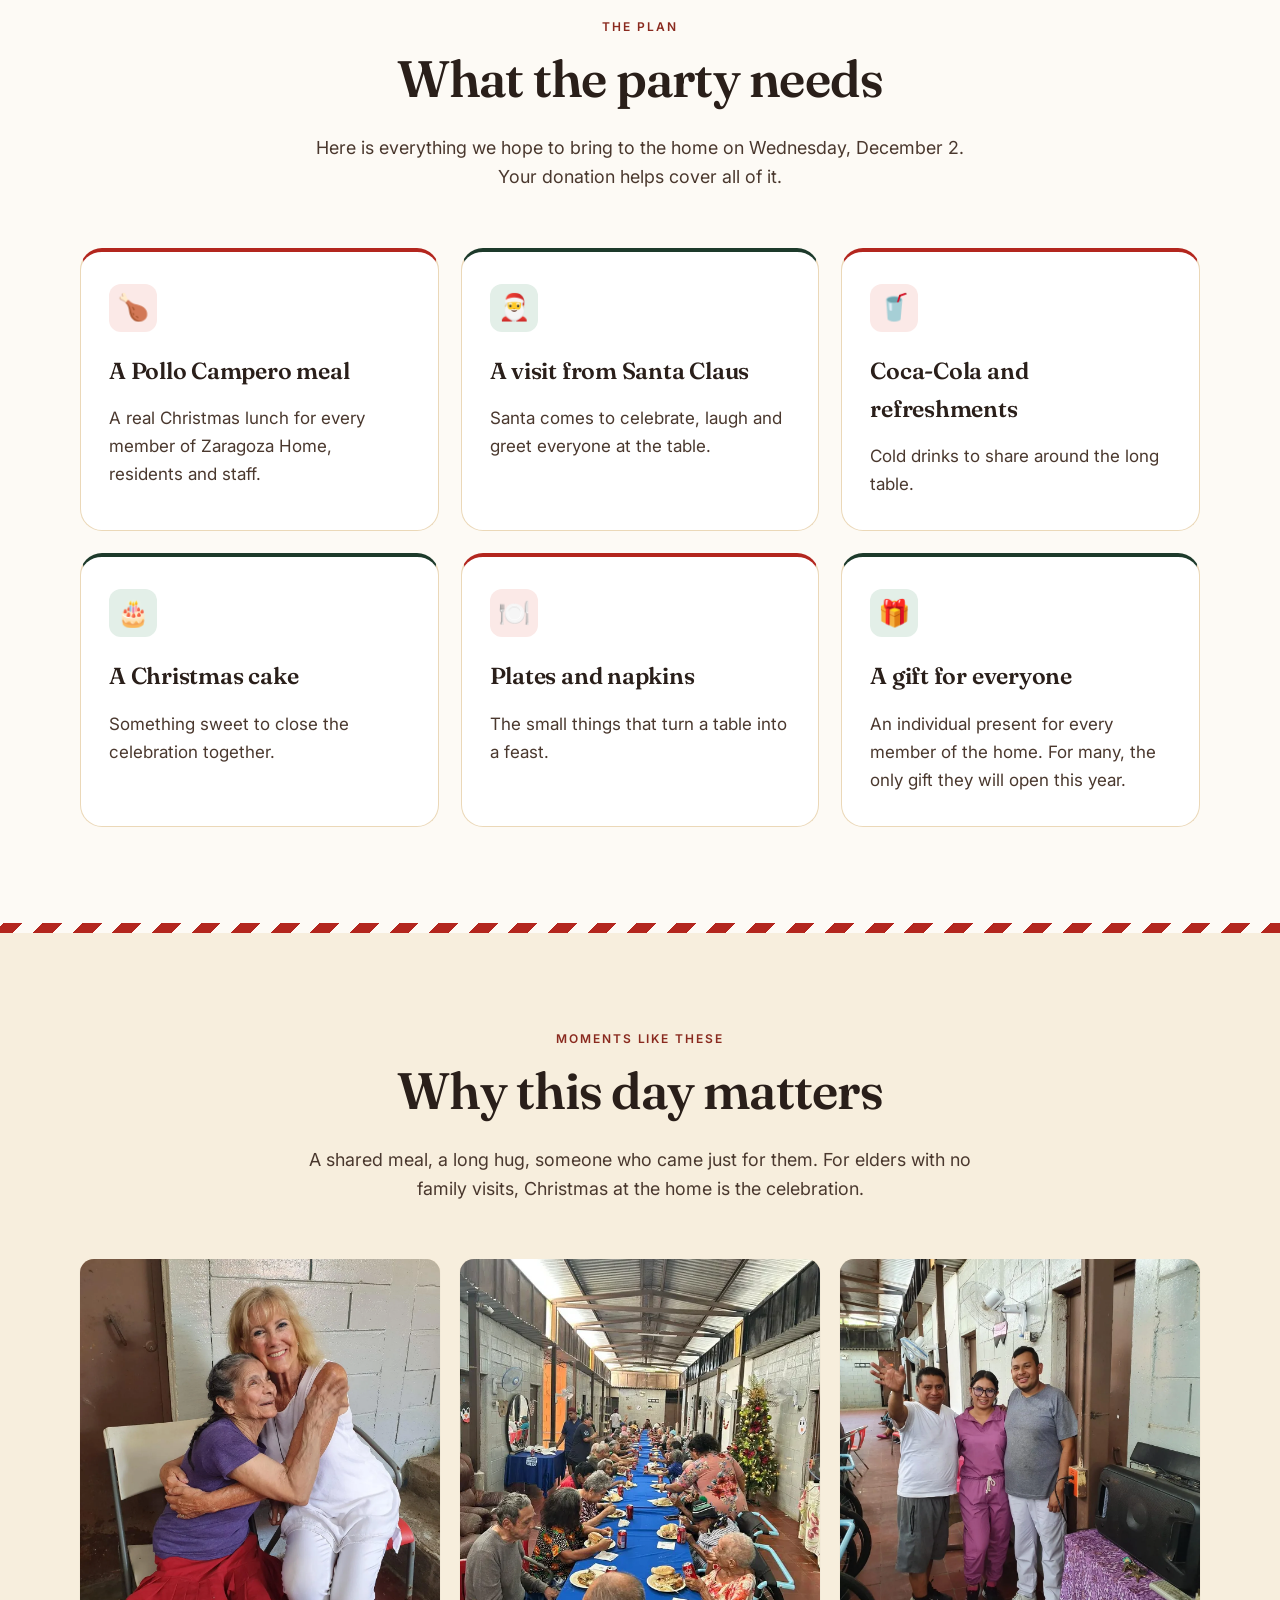
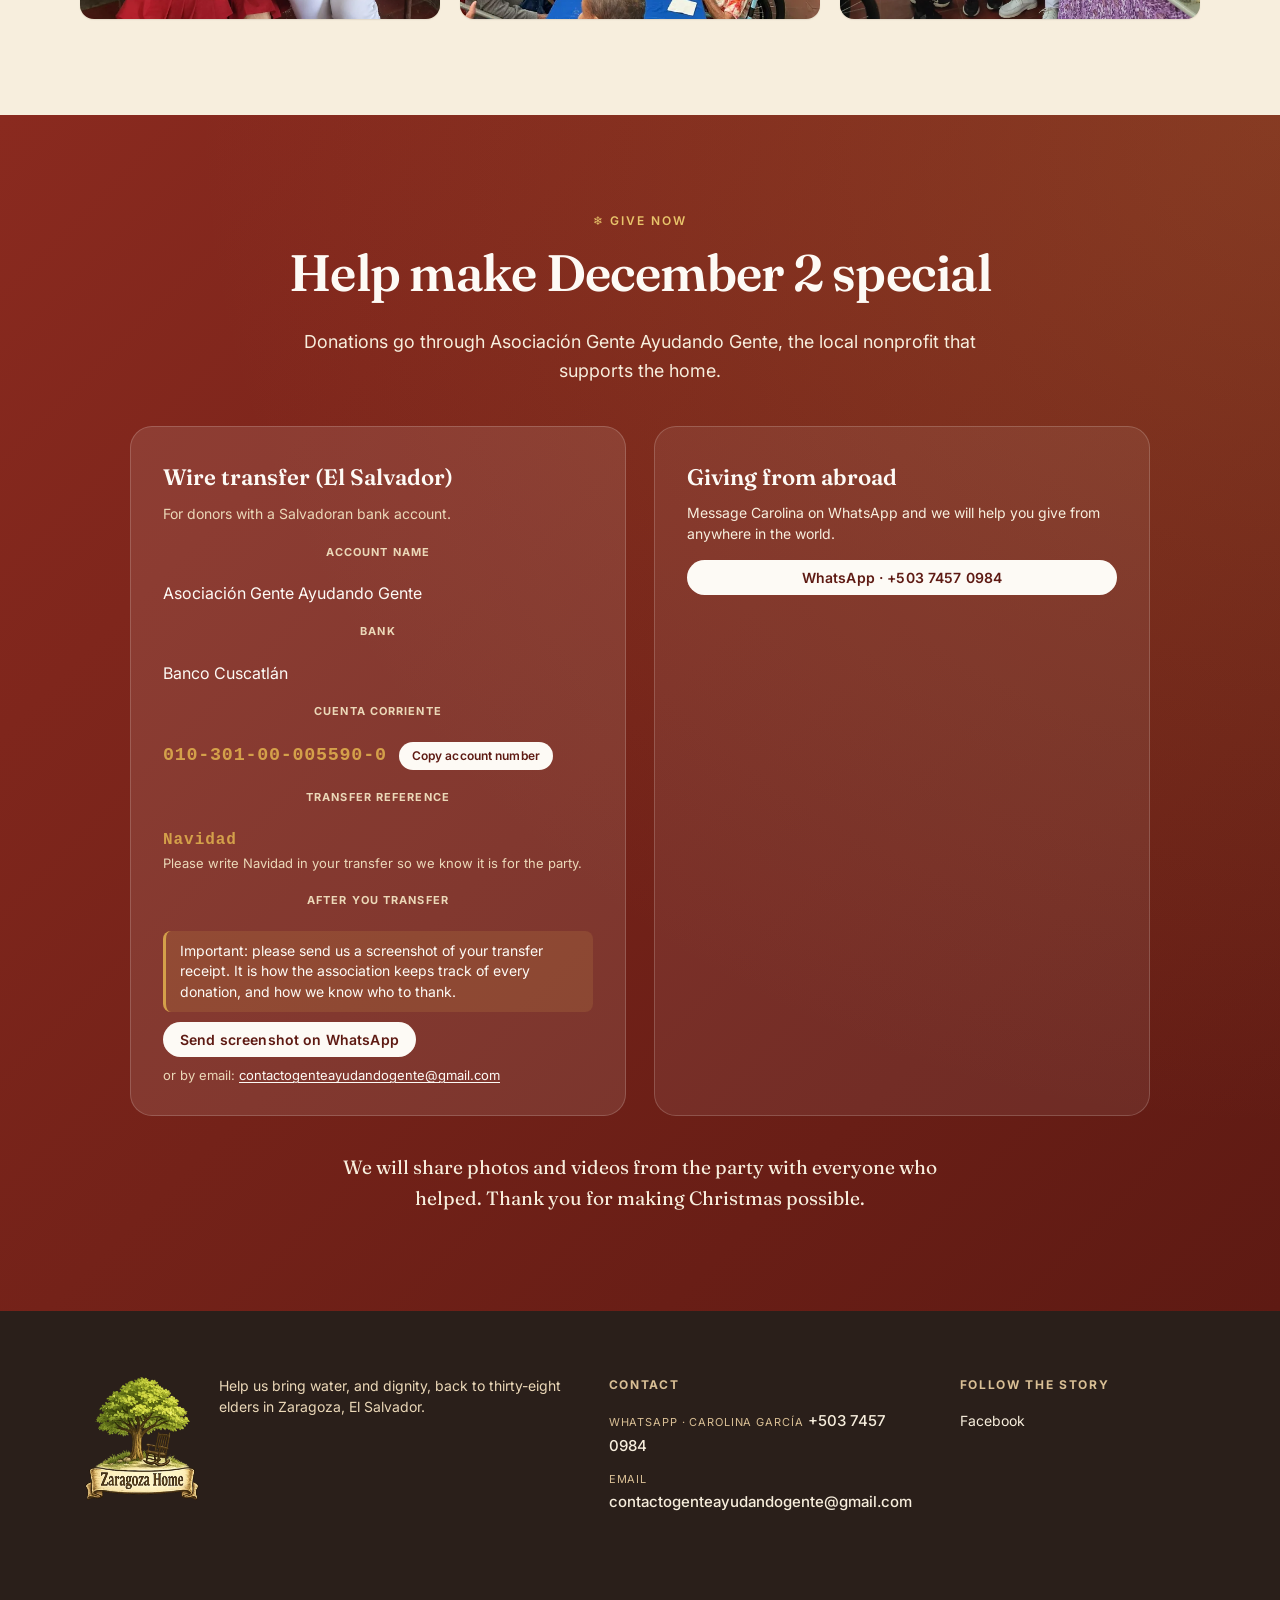
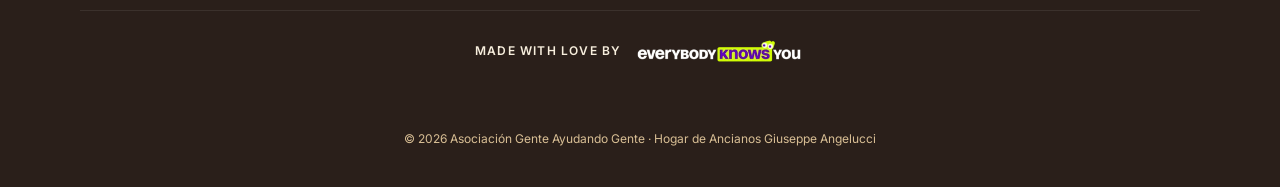
==== commit 72b20620: "Christmas fixes: visible WhatsApp receipt button, square Moments cards, round Santa-hat photo on hom" ====
--- a/christmas/index.html
+++ b/christmas/index.html
@@ -58,7 +58,7 @@
   <link rel="preconnect" href="https://fonts.googleapis.com" />
   <link rel="preconnect" href="https://fonts.gstatic.com" crossorigin />
   <link href="https://fonts.googleapis.com/css2?family=Fraunces:opsz,wght@9..144,400;9..144,600;9..144,800&family=Inter:wght@400;500;600;700&display=swap" rel="stylesheet" />
-  <link rel="stylesheet" href="../css/style.css?v=14" />
+  <link rel="stylesheet" href="../css/style.css?v=15" />
 </head>
 <body class="xmas-page" data-snow>
 
@@ -294,6 +294,6 @@
     </div>
   </div>
 
-  <script src="../js/main.js?v=14"></script>
+  <script src="../js/main.js?v=15"></script>
 </body>
 </html>
--- a/css/style.css
+++ b/css/style.css
@@ -1643,3 +1643,25 @@
 }
 .receipt-alt { margin: 0; font-size: 13px; color: var(--c-cream-200); }
 .receipt-alt a { color: var(--c-cream-50); text-decoration: underline; text-underline-offset: 2px; word-break: break-all; }
+
+/* ---- Fix: receipt WhatsApp button text was cream-on-cream ---- */
+.bank-details dd a.receipt-btn,
+.bank-details dd a.receipt-btn:hover { color: var(--c-terra-900); text-decoration: none; }
+
+/* ---- Christmas moments: square cards, photo fills the card ---- */
+.xmas-moments .place-photo { aspect-ratio: 1 / 1; }
+.xmas-moments .place-photo:nth-child(2) { transform: none; }
+.xmas-moments .place-photo picture { display: block; width: 100%; height: 100%; }
+
+/* ---- Homepage band: round Santa-hat photo, gently floating ---- */
+.xmas-band-round {
+  position: relative; display: block; max-width: 460px; margin: 0 auto;
+  filter: drop-shadow(0 22px 40px rgba(0,0,0,0.45));
+  animation: xmasFloat 5s ease-in-out infinite;
+}
+.xmas-band-round img { display: block; width: 100%; height: auto; }
+.xmas-band-round:hover { animation-play-state: paused; }
+.xmas-band-round .xmas-ornament { top: 18px; right: 6%; }
+.xmas-band-round .xmas-ornament--gold { right: auto; left: 8%; top: 40px; width: 34px; height: 34px; }
+@keyframes xmasFloat { 0%,100% { transform: translateY(0) rotate(-1deg); } 50% { transform: translateY(-10px) rotate(1deg); } }
+@media (prefers-reduced-motion: reduce) { .xmas-band-round { animation: none; } }
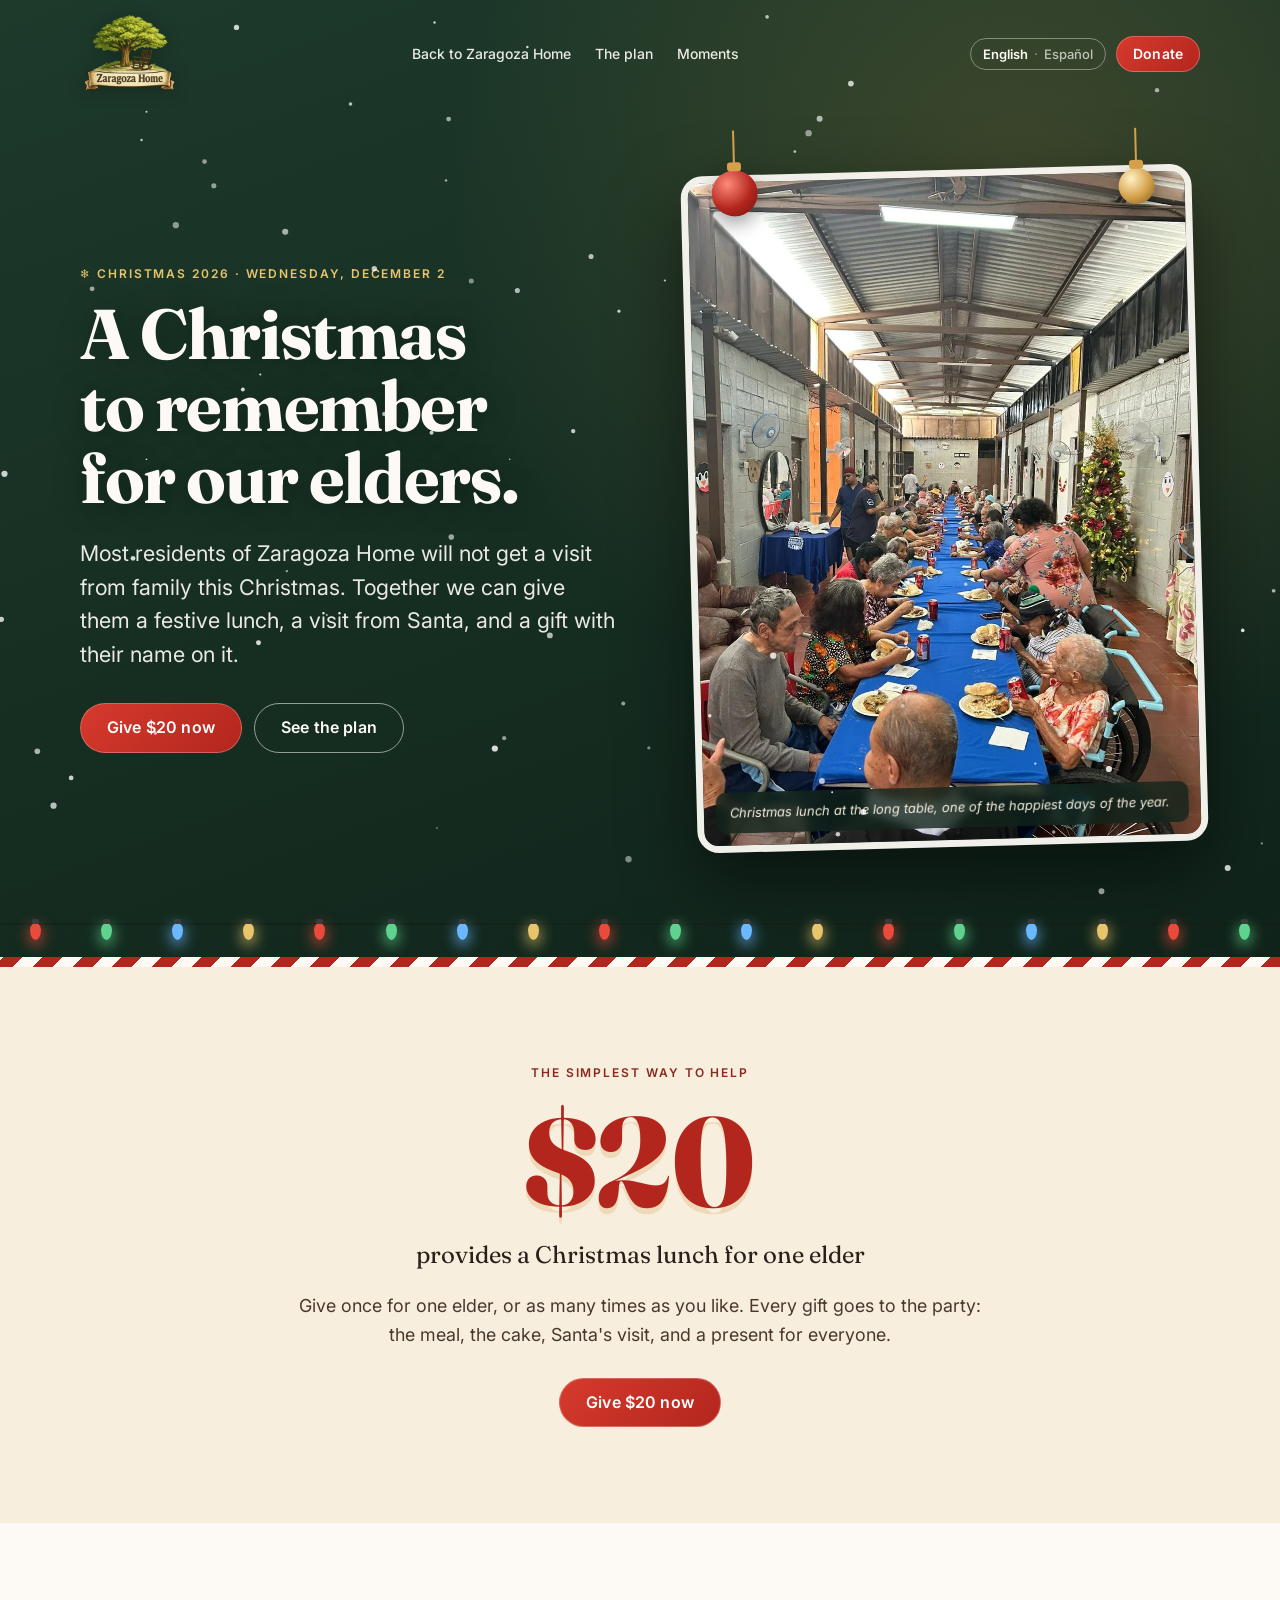
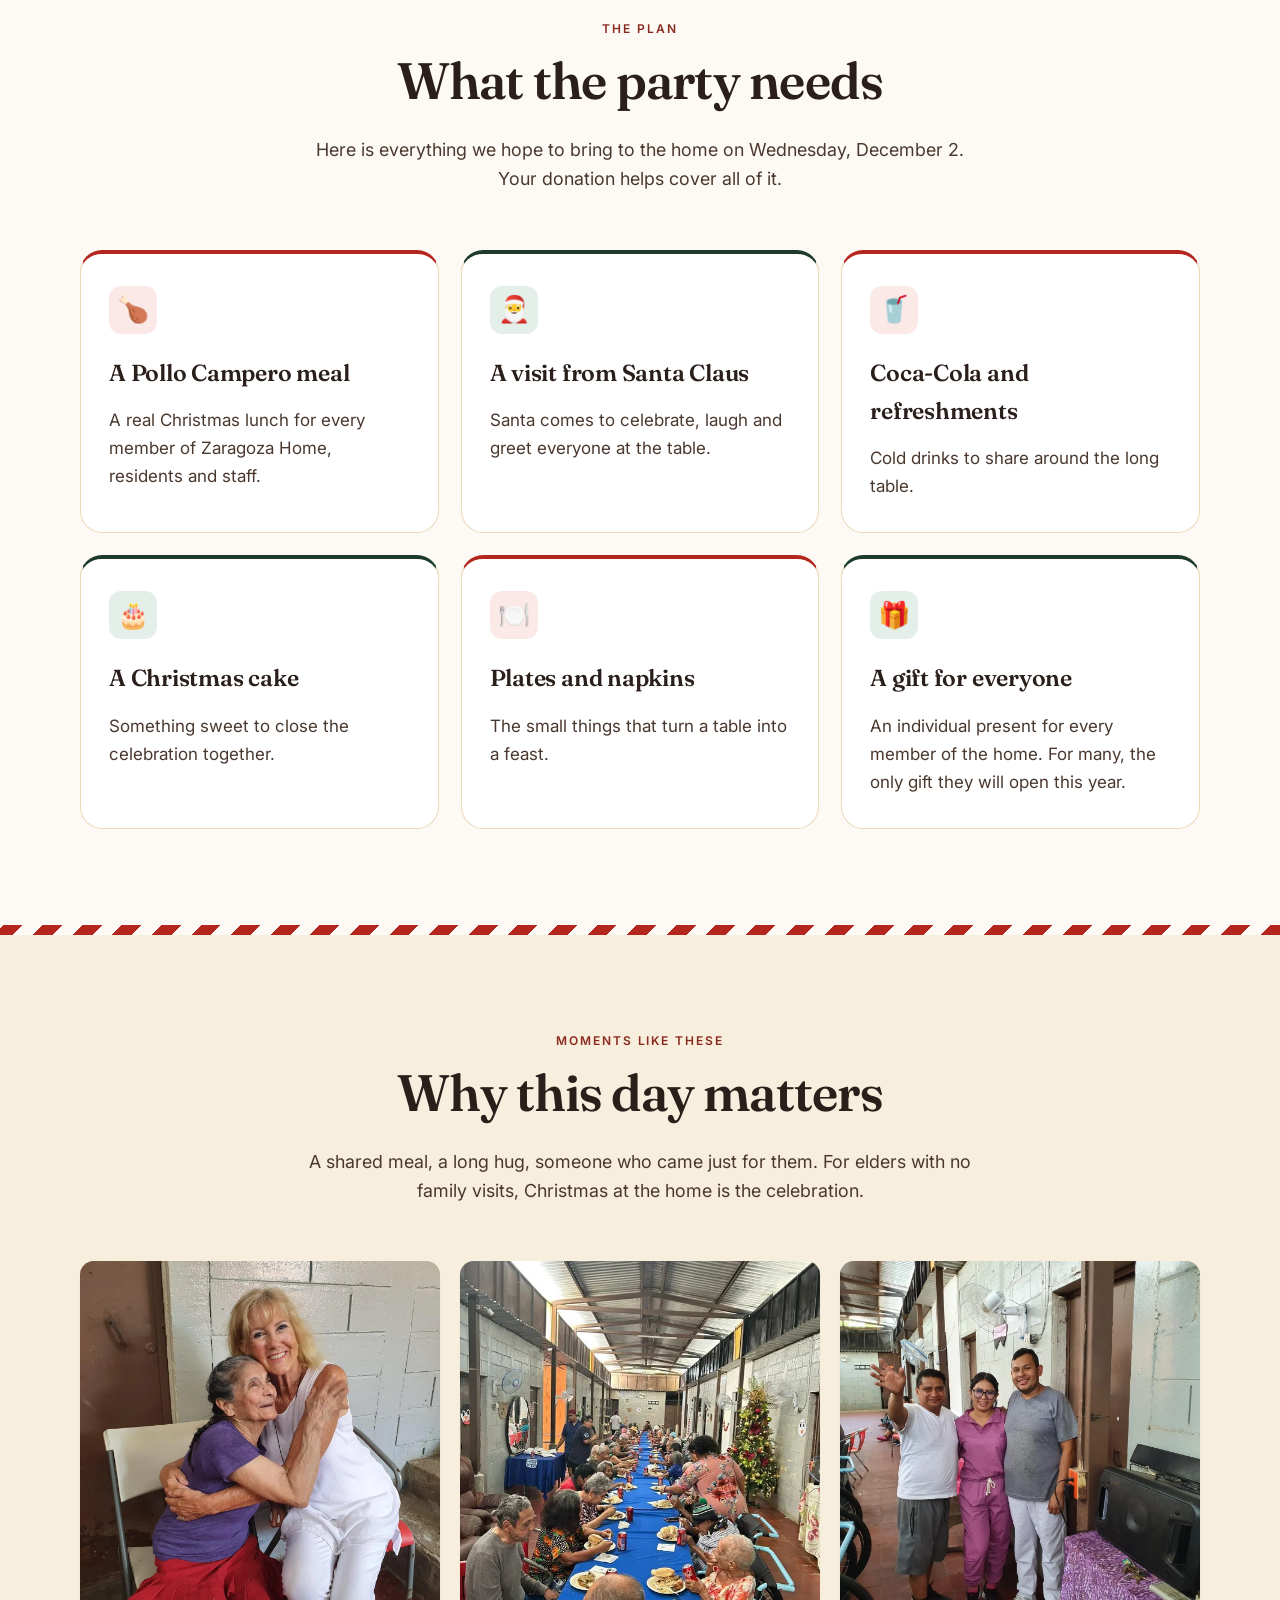
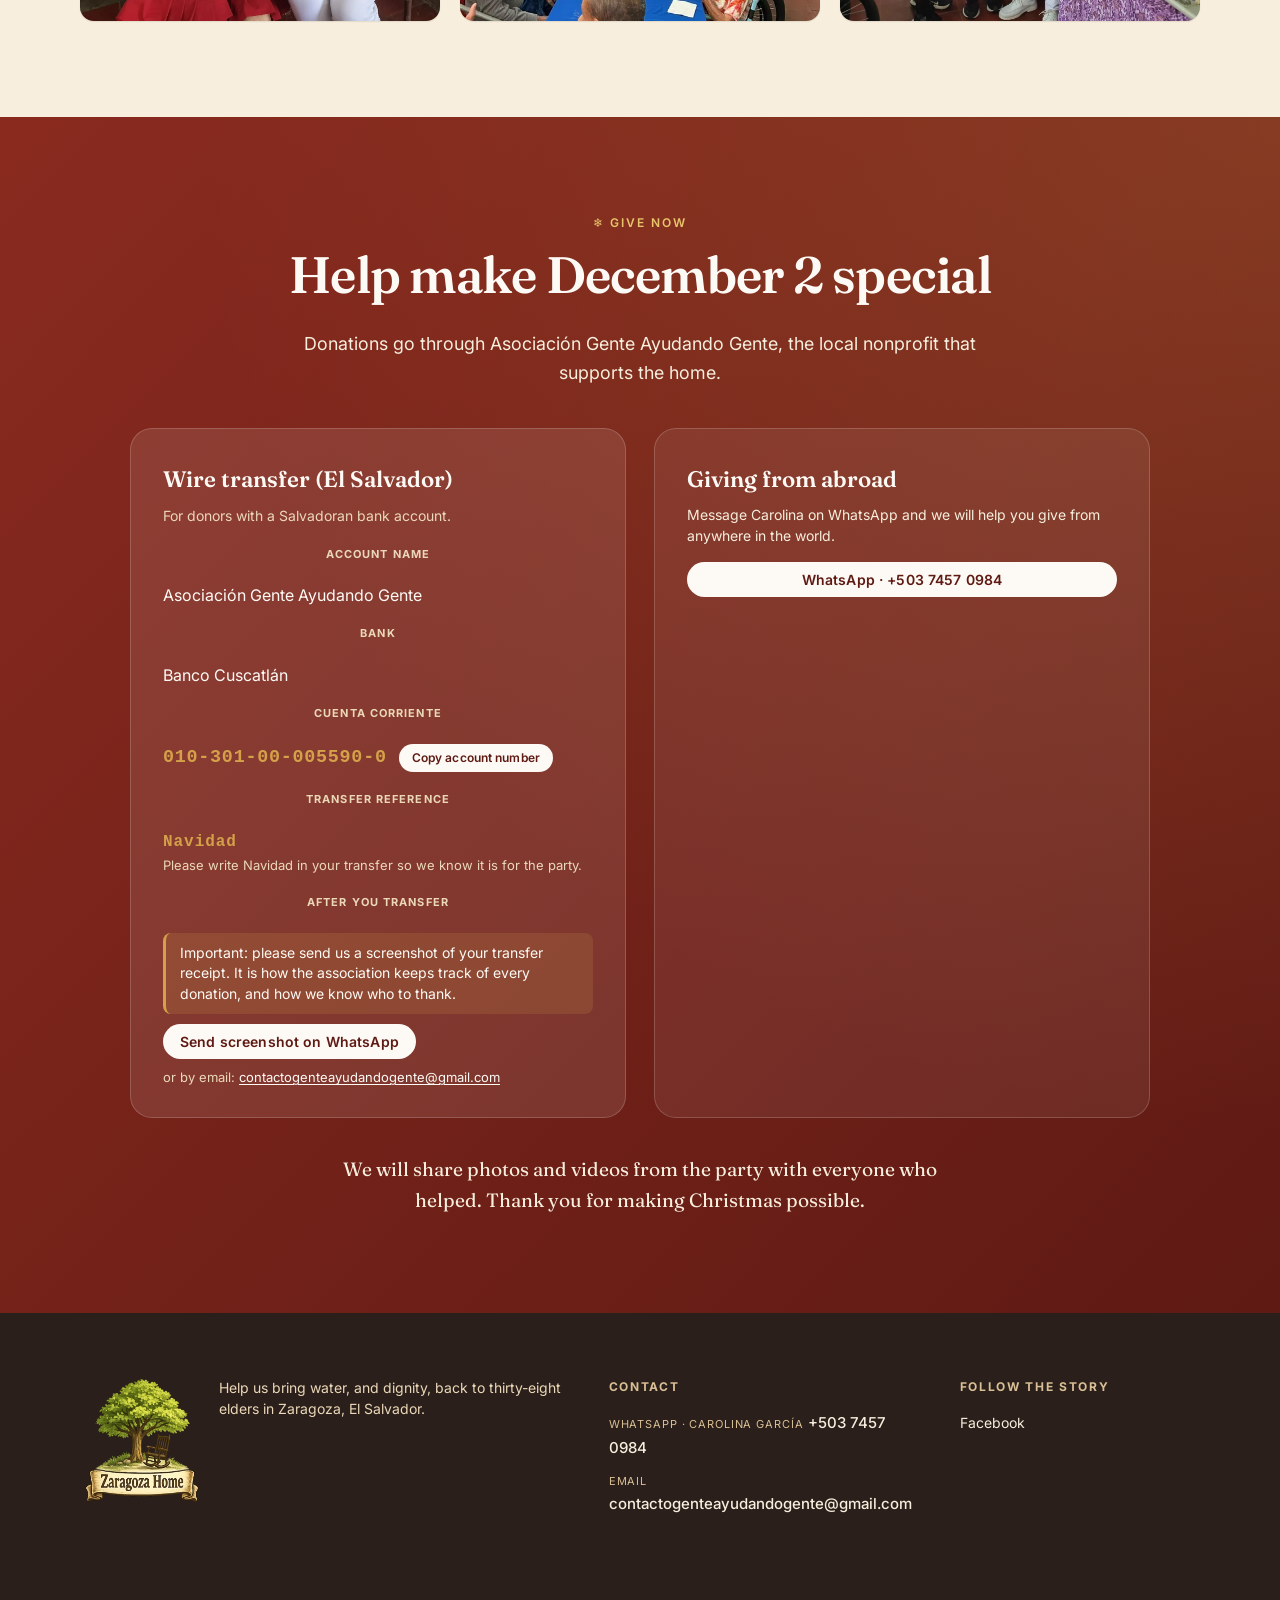
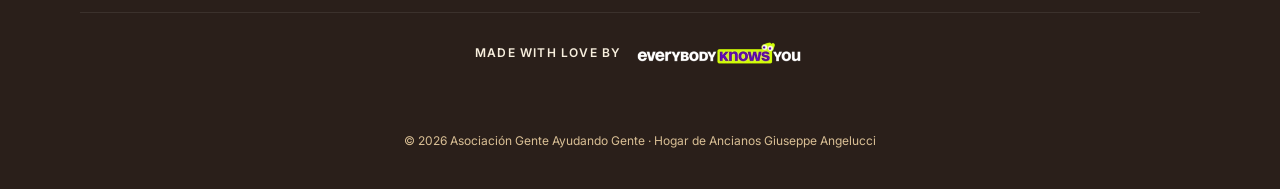
==== commit bf90cab8: "Header overlays hero (fixed) so no cream strip shows above the photo at page top" ====
--- a/christmas/index.html
+++ b/christmas/index.html
@@ -58,7 +58,7 @@
   <link rel="preconnect" href="https://fonts.googleapis.com" />
   <link rel="preconnect" href="https://fonts.gstatic.com" crossorigin />
   <link href="https://fonts.googleapis.com/css2?family=Fraunces:opsz,wght@9..144,400;9..144,600;9..144,800&family=Inter:wght@400;500;600;700&display=swap" rel="stylesheet" />
-  <link rel="stylesheet" href="../css/style.css?v=15" />
+  <link rel="stylesheet" href="../css/style.css?v=16" />
 </head>
 <body class="xmas-page" data-snow>
 
@@ -294,6 +294,6 @@
     </div>
   </div>
 
-  <script src="../js/main.js?v=15"></script>
+  <script src="../js/main.js?v=16"></script>
 </body>
 </html>
--- a/css/style.css
+++ b/css/style.css
@@ -1665,3 +1665,9 @@
 .xmas-band-round .xmas-ornament--gold { right: auto; left: 8%; top: 40px; width: 34px; height: 34px; }
 @keyframes xmasFloat { 0%,100% { transform: translateY(0) rotate(-1deg); } 50% { transform: translateY(-10px) rotate(1deg); } }
 @media (prefers-reduced-motion: reduce) { .xmas-band-round { animation: none; } }
+
+/* ---- Header overlays the hero (fixes cream strip above the photo) ---- */
+.site-header { position: fixed; top: 0; left: 0; right: 0; }
+.hero { margin-top: 0; padding-top: 0; }
+.xmas-hero { margin-top: 0; }
+section[id] { scroll-margin-top: 96px; }
